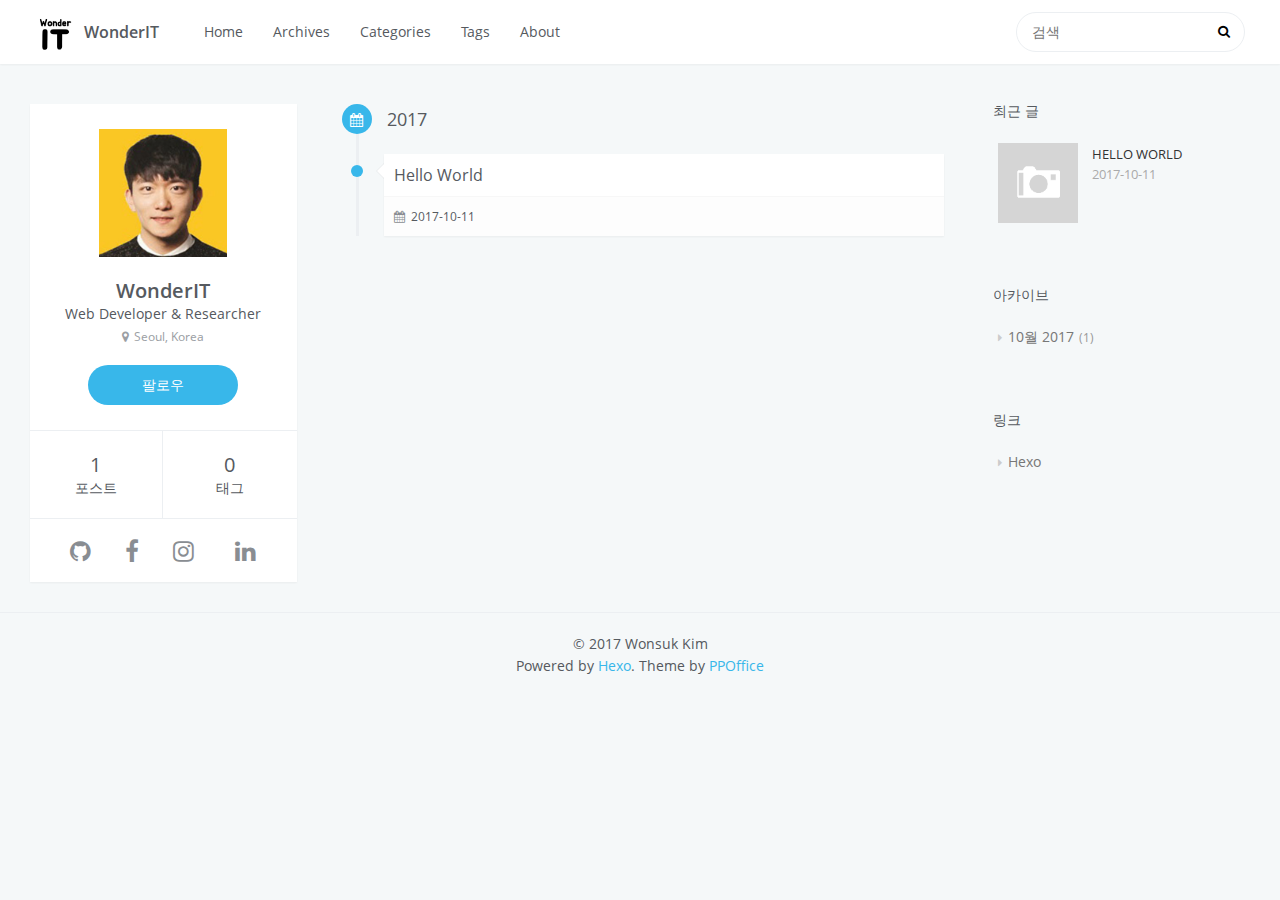
==== archives/index.html @ e3f537ae "Site updated: 2017-10-11 16:02:54" ====
<!DOCTYPE html>
<html lang=ko>
<head>
    <meta charset="utf-8">
    
    <title>아카이브 | WonderIT</title>
    <meta name="viewport" content="width=device-width, initial-scale=1, maximum-scale=1" />
    <meta property="og:type" content="website">
<meta property="og:title" content="WonderIT">
<meta property="og:url" content="http://wonderit.github.io/archives/index.html">
<meta property="og:site_name" content="WonderIT">
<meta property="og:locale" content="ko">
<meta name="twitter:card" content="summary">
<meta name="twitter:title" content="WonderIT">
    

    

    
        <link rel="icon" href="/css/images/favicon.ico" />
    

    <link rel="stylesheet" href="/libs/font-awesome/css/font-awesome.min.css">
    <link rel="stylesheet" href="/libs/open-sans/styles.css">
    <link rel="stylesheet" href="/libs/source-code-pro/styles.css">

    <link rel="stylesheet" href="/css/style.css">

    <script src="/libs/jquery/2.1.3/jquery.min.js"></script>
    
    
        <link rel="stylesheet" href="/libs/lightgallery/css/lightgallery.min.css">
    
    
        <link rel="stylesheet" href="/libs/justified-gallery/justifiedGallery.min.css">
    
    
    
    


</head>

<body>
    <div id="container">
        <header id="header">
    <div id="header-main" class="header-inner">
        <div class="outer">
            <a href="/" id="logo">
                <i class="logo"></i>
                <span class="site-title">WonderIT</span>
            </a>
            <nav id="main-nav">
                
                    <a class="main-nav-link" href="/.">Home</a>
                
                    <a class="main-nav-link" href="/archives">Archives</a>
                
                    <a class="main-nav-link" href="/categories">Categories</a>
                
                    <a class="main-nav-link" href="/tags">Tags</a>
                
                    <a class="main-nav-link" href="http://www.wonderit.co.kr/#about">About</a>
                
            </nav>
            
                
                <nav id="sub-nav">
                    <div class="profile" id="profile-nav">
                        <a id="profile-anchor" href="javascript:;">
                            <img class="avatar" src="/css/images/wonderit_circle.png" />
                            <i class="fa fa-caret-down"></i>
                        </a>
                    </div>
                </nav>
            
            <div id="search-form-wrap">

    <form class="search-form">
        <input type="text" class="ins-search-input search-form-input" placeholder="검색" />
        <button type="submit" class="search-form-submit"></button>
    </form>
    <div class="ins-search">
    <div class="ins-search-mask"></div>
    <div class="ins-search-container">
        <div class="ins-input-wrapper">
            <input type="text" class="ins-search-input" placeholder="Type something..." />
            <span class="ins-close ins-selectable"><i class="fa fa-times-circle"></i></span>
        </div>
        <div class="ins-section-wrapper">
            <div class="ins-section-container"></div>
        </div>
    </div>
</div>
<script>
(function (window) {
    var INSIGHT_CONFIG = {
        TRANSLATION: {
            POSTS: '포스트',
            PAGES: 'Pages',
            CATEGORIES: '카테고리',
            TAGS: '태그',
            UNTITLED: '(Untitled)',
        },
        ROOT_URL: '/',
        CONTENT_URL: '/content.json',
    };
    window.INSIGHT_CONFIG = INSIGHT_CONFIG;
})(window);
</script>
<script src="/js/insight.js"></script>

</div>
        </div>
    </div>
    <div id="main-nav-mobile" class="header-sub header-inner">
        <table class="menu outer">
            <tr>
                
                    <td><a class="main-nav-link" href="/.">Home</a></td>
                
                    <td><a class="main-nav-link" href="/archives">Archives</a></td>
                
                    <td><a class="main-nav-link" href="/categories">Categories</a></td>
                
                    <td><a class="main-nav-link" href="/tags">Tags</a></td>
                
                    <td><a class="main-nav-link" href="http://www.wonderit.co.kr/#about">About</a></td>
                
                <td>
                    
    <div class="search-form">
        <input type="text" class="ins-search-input search-form-input" placeholder="검색" />
    </div>

                </td>
            </tr>
        </table>
    </div>
</header>

        <div class="outer">
            
                

<aside id="profile">
    <div class="inner profile-inner">
        <div class="base-info profile-block">
            <img id="avatar" src="/css/images/wonderit_circle.png" />
            <h2 id="name">WonderIT</h2>
            <h3 id="title">Web Developer &amp; Researcher</h3>
            <span id="location"><i class="fa fa-map-marker"></i>Seoul, Korea</span>
            <a id="follow" target="_blank" href="https://github.com/wonderit/">팔로우</a>
        </div>
        <div class="article-info profile-block">
            <div class="article-info-block">
                1
                <span>포스트</span>
            </div>
            <div class="article-info-block">
                0
                <span>태그</span>
            </div>
        </div>
        
        <div class="profile-block social-links">
            <table>
                <tr>
                    
                    
                    <td>
                        <a href="http://github.com/wonderit/" target="_blank" title="github" class=tooltip>
                            <i class="fa fa-github"></i>
                        </a>
                    </td>
                    
                    <td>
                        <a href="https://www.facebook.com/won425" target="_blank" title="facebook" class=tooltip>
                            <i class="fa fa-facebook"></i>
                        </a>
                    </td>
                    
                    <td>
                        <a href="https://www.instagram.com/won425" target="_blank" title="instagram" class=tooltip>
                            <i class="fa fa-instagram"></i>
                        </a>
                    </td>
                    
                    <td>
                        <a href="https://www.linkedin.com/in/wonsuk-kim-019104b9" target="_blank" title="linkedin" class=tooltip>
                            <i class="fa fa-linkedin"></i>
                        </a>
                    </td>
                    
                </tr>
            </table>
        </div>
        
    </div>
</aside>

            
            <section id="main"><div class="timeline timeline-wrap">
    
            <div class="timeline-row timeline-row-major">
                <span class="node"><i class="fa fa-calendar"></i></span>
                <h1 class="title">2017</h1>
            </div>
        
        <div class="timeline-row">
            <span class="node"></span>
            <div class="content">
                
    
        <h1 itemprop="name">
            <a class="timeline-article-title" href="/2017/10/11/hello-world/">Hello World</a>
        </h1>
    

                <div class="article-meta">
                    
    <div class="article-date">
        <i class="fa fa-calendar"></i>
        <a href="/2017/10/11/hello-world/">
            <time datetime="2017-10-11T03:37:23.108Z" itemprop="datePublished">2017-10-11</time>
        </a>
    </div>


                    
                    
                </div>
            </div>
        </div>
    
</div>
</section>
            
                
<aside id="sidebar">
   
        
    <div class="widget-wrap">
        <h3 class="widget-title">최근 글</h3>
        <div class="widget">
            <ul id="recent-post" class="">
                
                    <li>
                        
                        <div class="item-thumbnail">
                            <a href="/2017/10/11/hello-world/" class="thumbnail">
    
    
        <span class="thumbnail-image thumbnail-none"></span>
    
</a>

                        </div>
                        
                        <div class="item-inner">
                            <p class="item-category"></p>
                            <p class="item-title"><a href="/2017/10/11/hello-world/" class="title">Hello World</a></p>
                            <p class="item-date"><time datetime="2017-10-11T03:37:23.108Z" itemprop="datePublished">2017-10-11</time></p>
                        </div>
                    </li>
                
            </ul>
        </div>
    </div>

    
        
    
        
    <div class="widget-wrap">
        <h3 class="widget-title">아카이브</h3>
        <div class="widget">
            <ul class="archive-list"><li class="archive-list-item"><a class="archive-list-link" href="/archives/2017/10/">10월 2017</a><span class="archive-list-count">1</span></li></ul>
        </div>
    </div>

    
        
    
        
    
        
    <div class="widget-wrap widget-list">
        <h3 class="widget-title">링크</h3>
        <div class="widget">
            <ul>
                
                    <li>
                        <a href="http://hexo.io">Hexo</a>
                    </li>
                
            </ul>
        </div>
    </div>


    
    <div id="toTop" class="fa fa-angle-up"></div>
</aside>

            
        </div>
        <footer id="footer">
    <div class="outer">
        <div id="footer-info" class="inner">
            &copy; 2017 Wonsuk Kim<br>
            Powered by <a href="http://hexo.io/" target="_blank">Hexo</a>. Theme by <a href="http://github.com/ppoffice">PPOffice</a>
        </div>
    </div>
</footer>
        
    
    <script>
    var disqus_config = function () {
        
        this.page.identifier = '';
    };
    (function() { 
        var d = document, s = d.createElement('script');  
        s.src = '//' + 'wonder-it' + '.disqus.com/count.js';
        s.setAttribute('data-timestamp', +new Date());
        (d.head || d.body).appendChild(s);
    })();
</script>




    
        <script src="/libs/lightgallery/js/lightgallery.min.js"></script>
        <script src="/libs/lightgallery/js/lg-thumbnail.min.js"></script>
        <script src="/libs/lightgallery/js/lg-pager.min.js"></script>
        <script src="/libs/lightgallery/js/lg-autoplay.min.js"></script>
        <script src="/libs/lightgallery/js/lg-fullscreen.min.js"></script>
        <script src="/libs/lightgallery/js/lg-zoom.min.js"></script>
        <script src="/libs/lightgallery/js/lg-hash.min.js"></script>
        <script src="/libs/lightgallery/js/lg-share.min.js"></script>
        <script src="/libs/lightgallery/js/lg-video.min.js"></script>
    
    
        <script src="/libs/justified-gallery/jquery.justifiedGallery.min.js"></script>
    
    



<!-- Custom Scripts -->
<script src="/js/main.js"></script>

    </div>
</body>
</html>
---- libs/open-sans/styles.css ----
/* cyrillic-ext */
@font-face {
    font-family: 'Open Sans';
    font-style: normal;
    font-weight: 400;
    src: local('Open Sans'), local('OpenSans'), url(fonts/K88pR3goAWT7BTt32Z01mxJtnKITppOI_IvcXXDNrsc.woff2) format('woff2');
    unicode-range: U+0460-052F, U+20B4, U+2DE0-2DFF, U+A640-A69F;
}
/* cyrillic */
@font-face {
    font-family: 'Open Sans';
    font-style: normal;
    font-weight: 400;
    src: local('Open Sans'), local('OpenSans'), url(fonts/RjgO7rYTmqiVp7vzi-Q5URJtnKITppOI_IvcXXDNrsc.woff2) format('woff2');
    unicode-range: U+0400-045F, U+0490-0491, U+04B0-04B1, U+2116;
}
/* greek-ext */
@font-face {
    font-family: 'Open Sans';
    font-style: normal;
    font-weight: 400;
    src: local('Open Sans'), local('OpenSans'), url(fonts/LWCjsQkB6EMdfHrEVqA1KRJtnKITppOI_IvcXXDNrsc.woff2) format('woff2');
    unicode-range: U+1F00-1FFF;
}
/* greek */
@font-face {
    font-family: 'Open Sans';
    font-style: normal;
    font-weight: 400;
    src: local('Open Sans'), local('OpenSans'), url(fonts/xozscpT2726on7jbcb_pAhJtnKITppOI_IvcXXDNrsc.woff2) format('woff2');
    unicode-range: U+0370-03FF;
}
/* vietnamese */
@font-face {
    font-family: 'Open Sans';
    font-style: normal;
    font-weight: 400;
    src: local('Open Sans'), local('OpenSans'), url(fonts/59ZRklaO5bWGqF5A9baEERJtnKITppOI_IvcXXDNrsc.woff2) format('woff2');
    unicode-range: U+0102-0103, U+1EA0-1EF1, U+20AB;
}
/* latin-ext */
@font-face {
    font-family: 'Open Sans';
    font-style: normal;
    font-weight: 400;
    src: local('Open Sans'), local('OpenSans'), url(fonts/u-WUoqrET9fUeobQW7jkRRJtnKITppOI_IvcXXDNrsc.woff2) format('woff2');
    unicode-range: U+0100-024F, U+1E00-1EFF, U+20A0-20AB, U+20AD-20CF, U+2C60-2C7F, U+A720-A7FF;
}
/* latin */
@font-face {
    font-family: 'Open Sans';
    font-style: normal;
    font-weight: 400;
    src: local('Open Sans'), local('OpenSans'), url(fonts/cJZKeOuBrn4kERxqtaUH3VtXRa8TVwTICgirnJhmVJw.woff2) format('woff2');
    unicode-range: U+0000-00FF, U+0131, U+0152-0153, U+02C6, U+02DA, U+02DC, U+2000-206F, U+2074, U+20AC, U+2212, U+2215, U+E0FF, U+EFFD, U+F000;
}
/* cyrillic-ext */
@font-face {
    font-family: 'Open Sans';
    font-style: normal;
    font-weight: 600;
    src: local('Open Sans Semibold'), local('OpenSans-Semibold'), url(fonts/MTP_ySUJH_bn48VBG8sNSq-j2U0lmluP9RWlSytm3ho.woff2) format('woff2');
    unicode-range: U+0460-052F, U+20B4, U+2DE0-2DFF, U+A640-A69F;
}
/* cyrillic */
@font-face {
    font-family: 'Open Sans';
    font-style: normal;
    font-weight: 600;
    src: local('Open Sans Semibold'), local('OpenSans-Semibold'), url(fonts/MTP_ySUJH_bn48VBG8sNSpX5f-9o1vgP2EXwfjgl7AY.woff2) format('woff2');
    unicode-range: U+0400-045F, U+0490-0491, U+04B0-04B1, U+2116;
}
/* greek-ext */
@font-face {
    font-family: 'Open Sans';
    font-style: normal;
    font-weight: 600;
    src: local('Open Sans Semibold'), local('OpenSans-Semibold'), url(fonts/MTP_ySUJH_bn48VBG8sNShWV49_lSm1NYrwo-zkhivY.woff2) format('woff2');
    unicode-range: U+1F00-1FFF;
}
/* greek */
@font-face {
    font-family: 'Open Sans';
    font-style: normal;
    font-weight: 600;
    src: local('Open Sans Semibold'), local('OpenSans-Semibold'), url(fonts/MTP_ySUJH_bn48VBG8sNSqaRobkAwv3vxw3jMhVENGA.woff2) format('woff2');
    unicode-range: U+0370-03FF;
}
/* vietnamese */
@font-face {
    font-family: 'Open Sans';
    font-style: normal;
    font-weight: 600;
    src: local('Open Sans Semibold'), local('OpenSans-Semibold'), url(fonts/MTP_ySUJH_bn48VBG8sNSv8zf_FOSsgRmwsS7Aa9k2w.woff2) format('woff2');
    unicode-range: U+0102-0103, U+1EA0-1EF1, U+20AB;
}
/* latin-ext */
@font-face {
    font-family: 'Open Sans';
    font-style: normal;
    font-weight: 600;
    src: local('Open Sans Semibold'), local('OpenSans-Semibold'), url(fonts/MTP_ySUJH_bn48VBG8sNSj0LW-43aMEzIO6XUTLjad8.woff2) format('woff2');
    unicode-range: U+0100-024F, U+1E00-1EFF, U+20A0-20AB, U+20AD-20CF, U+2C60-2C7F, U+A720-A7FF;
}
/* latin */
@font-face {
    font-family: 'Open Sans';
    font-style: normal;
    font-weight: 600;
    src: local('Open Sans Semibold'), local('OpenSans-Semibold'), url(fonts/MTP_ySUJH_bn48VBG8sNSugdm0LZdjqr5-oayXSOefg.woff2) format('woff2');
    unicode-range: U+0000-00FF, U+0131, U+0152-0153, U+02C6, U+02DA, U+02DC, U+2000-206F, U+2074, U+20AC, U+2212, U+2215, U+E0FF, U+EFFD, U+F000;
}
/* cyrillic-ext */
@font-face {
    font-family: 'Open Sans';
    font-style: italic;
    font-weight: 400;
    src: local('Open Sans Italic'), local('OpenSans-Italic'), url(fonts/xjAJXh38I15wypJXxuGMBjTOQ_MqJVwkKsUn0wKzc2I.woff2) format('woff2');
    unicode-range: U+0460-052F, U+20B4, U+2DE0-2DFF, U+A640-A69F;
}
/* cyrillic */
@font-face {
    font-family: 'Open Sans';
    font-style: italic;
    font-weight: 400;
    src: local('Open Sans Italic'), local('OpenSans-Italic'), url(fonts/xjAJXh38I15wypJXxuGMBjUj_cnvWIuuBMVgbX098Mw.woff2) format('woff2');
    unicode-range: U+0400-045F, U+0490-0491, U+04B0-04B1, U+2116;
}
/* greek-ext */
@font-face {
    font-family: 'Open Sans';
    font-style: italic;
    font-weight: 400;
    src: local('Open Sans Italic'), local('OpenSans-Italic'), url(fonts/xjAJXh38I15wypJXxuGMBkbcKLIaa1LC45dFaAfauRA.woff2) format('woff2');
    unicode-range: U+1F00-1FFF;
}
/* greek */
@font-face {
    font-family: 'Open Sans';
    font-style: italic;
    font-weight: 400;
    src: local('Open Sans Italic'), local('OpenSans-Italic'), url(fonts/xjAJXh38I15wypJXxuGMBmo_sUJ8uO4YLWRInS22T3Y.woff2) format('woff2');
    unicode-range: U+0370-03FF;
}
/* vietnamese */
@font-face {
    font-family: 'Open Sans';
    font-style: italic;
    font-weight: 400;
    src: local('Open Sans Italic'), local('OpenSans-Italic'), url(fonts/xjAJXh38I15wypJXxuGMBr6up8jxqWt8HVA3mDhkV_0.woff2) format('woff2');
    unicode-range: U+0102-0103, U+1EA0-1EF1, U+20AB;
}
/* latin-ext */
@font-face {
    font-family: 'Open Sans';
    font-style: italic;
    font-weight: 400;
    src: local('Open Sans Italic'), local('OpenSans-Italic'), url(fonts/xjAJXh38I15wypJXxuGMBiYE0-AqJ3nfInTTiDXDjU4.woff2) format('woff2');
    unicode-range: U+0100-024F, U+1E00-1EFF, U+20A0-20AB, U+20AD-20CF, U+2C60-2C7F, U+A720-A7FF;
}
/* latin */
@font-face {
    font-family: 'Open Sans';
    font-style: italic;
    font-weight: 400;
    src: local('Open Sans Italic'), local('OpenSans-Italic'), url(fonts/xjAJXh38I15wypJXxuGMBo4P5ICox8Kq3LLUNMylGO4.woff2) format('woff2');
    unicode-range: U+0000-00FF, U+0131, U+0152-0153, U+02C6, U+02DA, U+02DC, U+2000-206F, U+2074, U+20AC, U+2212, U+2215, U+E0FF, U+EFFD, U+F000;
}
---- libs/source-code-pro/styles.css ----
/* latin-ext */
@font-face {
  font-family: 'Source Code Pro';
  font-style: normal;
  font-weight: 400;
  src: local('Source Code Pro'), local('SourceCodePro-Regular'), url(fonts/mrl8jkM18OlOQN8JLgasDy2Q8seG17bfDXYR_jUsrzg.woff2) format('woff2');
  unicode-range: U+0100-024F, U+1E00-1EFF, U+20A0-20AB, U+20AD-20CF, U+2C60-2C7F, U+A720-A7FF;
}
/* latin */
@font-face {
  font-family: 'Source Code Pro';
  font-style: normal;
  font-weight: 400;
  src: local('Source Code Pro'), local('SourceCodePro-Regular'), url(fonts/mrl8jkM18OlOQN8JLgasD9V_2ngZ8dMf8fLgjYEouxg.woff2) format('woff2');
  unicode-range: U+0000-00FF, U+0131, U+0152-0153, U+02C6, U+02DA, U+02DC, U+2000-206F, U+2074, U+20AC, U+2212, U+2215, U+E0FF, U+EFFD, U+F000;
}
---- css/style.css ----
body {
  width: 100%;
}
body:before,
body:after {
  content: "";
  display: table;
}
body:after {
  clear: both;
}
html,
body,
div,
span,
applet,
object,
iframe,
h1,
h2,
h3,
h4,
h5,
h6,
p,
blockquote,
pre,
a,
abbr,
acronym,
address,
big,
cite,
code,
del,
dfn,
em,
img,
ins,
kbd,
q,
s,
samp,
small,
strike,
strong,
sub,
sup,
tt,
var,
dl,
dt,
dd,
ol,
ul,
li,
fieldset,
form,
label,
legend,
table,
caption,
tbody,
tfoot,
thead,
tr,
th,
td {
  margin: 0;
  padding: 0;
  border: 0;
  outline: 0;
  font-weight: inherit;
  font-style: inherit;
  font-family: inherit;
  font-size: 100%;
  vertical-align: baseline;
}
body {
  line-height: 1;
  color: #000;
  background: #fff;
}
ol,
ul {
  list-style: none;
}
table {
  border-collapse: separate;
  border-spacing: 0;
  vertical-align: middle;
}
caption,
th,
td {
  text-align: left;
  font-weight: normal;
  vertical-align: middle;
}
a img {
  border: none;
}
input,
button {
  margin: 0;
  padding: 0;
}
input::-moz-focus-inner,
button::-moz-focus-inner {
  border: 0;
  padding: 0;
}
html,
body,
#container {
  height: 100%;
}
body {
  color: #565a5f;
  background: #f5f8f9;
  font: 14px "open sans", "Helvetica Neue", "Microsoft Yahei", Helvetica, Arial, sans-serif;
  -webkit-text-size-adjust: 100%;
}
a {
  color: #38b7ea;
  text-decoration: none;
}
a:visited {
  color: #38b7ea;
}
code {
  margin: 0 2px;
  color: #e96900;
  padding: 3px 5px;
  font-size: 0.9em;
  border-radius: 2px;
  font-family: "Source Code Pro", Consolas, Monaco, Menlo, Consolas, monospace;
  background-color: #f8f8f8;
}
.outer {
  max-width: 1320px;
  margin: 0 auto;
  padding: 0 20px;
}
.outer:before,
.outer:after {
  content: "";
  display: table;
}
.outer:after {
  clear: both;
}
@media screen and (max-width: 559px) {
  .outer {
    padding: 0;
  }
}
.left,
.alignleft {
  float: left;
}
.right,
.alignright {
  float: right;
}
.clear {
  clear: both;
}
.logo {
  width: 40px;
  height: 40px;
  background-repeat: no-repeat;
  background-image: url("images/wonderit.png");
  -webkit-background-size: 40px 40px;
  -moz-background-size: 40px 40px;
  background-size: 40px 40px;
}
#container {
  position: relative;
}
#container > .outer {
  margin-bottom: 30px;
}
@media screen and (min-width: 1200px) {
  #main {
    display: inline;
    float: left;
    width: 52.307692307692314%;
    margin: 0 0.769230769230769%;
  }
}
@media screen and (min-width: 800px) and (max-width: 1199px) {
  #main {
    display: inline;
    float: left;
    width: 67.6923076923077%;
    margin: 0 0.769230769230769%;
  }
}
@media screen and (min-width: 560px) and (max-width: 799px) {
  #main {
    width: 100%;
  }
}
@media screen and (max-width: 559px) {
  #main {
    width: 100%;
  }
}
.archive-article-header a,
.layout-wrap-inner.tag-cloud a,
.timeline-row .content h1 a,
.archive-article-header a:visited,
.layout-wrap-inner.tag-cloud a:visited,
.timeline-row .content h1 a:visited {
  color: #565a5f;
  -webkit-transition: 0.2s ease;
  -moz-transition: 0.2s ease;
  -ms-transition: 0.2s ease;
  transition: 0.2s ease;
}
.archive-article-header a:hover,
.layout-wrap-inner.tag-cloud a:hover,
.timeline-row .content h1 a:hover,
.archive-article-header a:visited:hover,
.layout-wrap-inner.tag-cloud a:visited:hover,
.timeline-row .content h1 a:visited:hover {
  color: #38b7ea;
}
.article-meta,
.archive-year,
.widget-title {
  line-height: 1em;
  text-decoration: none;
  text-transform: uppercase;
}
#header,
#profile .inner,
.article-inner,
#comments,
.archive-article,
.timeline-row .content,
#toTop {
  background: #fff;
  -webkit-box-shadow: 0 1px 2px rgba(0,0,0,0.05);
  box-shadow: 0 1px 2px rgba(0,0,0,0.05);
}
.article-entry h1,
.widget h1 {
  font-size: 2em;
}
.article-entry h2,
.widget h2 {
  font-size: 1.5em;
}
.article-entry h3,
.widget h3 {
  font-size: 1.3em;
}
.article-entry h4,
.widget h4 {
  font-size: 1.2em;
}
.article-entry h5,
.widget h5 {
  font-size: 1em;
}
.article-entry h6,
.widget h6 {
  font-size: 1em;
  color: #999;
}
.article-entry hr,
.widget hr {
  border: 1px dashed #eceff2;
}
.article-entry strong,
.widget strong {
  font-weight: bold;
}
.article-entry em,
.widget em,
.article-entry cite,
.widget cite {
  font-style: italic;
}
.article-entry sup,
.widget sup,
.article-entry sub,
.widget sub {
  font-size: 0.75em;
  line-height: 0;
  position: relative;
  vertical-align: baseline;
}
.article-entry sup,
.widget sup {
  top: -0.5em;
}
.article-entry sub,
.widget sub {
  bottom: -0.2em;
}
.article-entry small,
.widget small {
  font-size: 0.85em;
}
.article-entry acronym,
.widget acronym,
.article-entry abbr,
.widget abbr {
  border-bottom: 1px dotted;
}
.article-entry ul,
.widget ul,
.article-entry ol,
.widget ol,
.article-entry dl,
.widget dl {
  margin: 0 20px;
  line-height: 1.6em;
}
.article-entry ul ul,
.widget ul ul,
.article-entry ol ul,
.widget ol ul,
.article-entry ul ol,
.widget ul ol,
.article-entry ol ol,
.widget ol ol {
  margin-top: 0;
  margin-bottom: 0;
}
.article-entry ul,
.widget ul {
  list-style: disc;
}
.article-entry ol,
.widget ol {
  list-style: decimal;
}
.article-entry dt,
.widget dt {
  font-weight: bold;
}
#header {
  background: #fff;
  position: relative;
}
#header a,
#header a:visited {
  white-space: nowrap;
  -webkit-transition: 0.2s ease;
  -moz-transition: 0.2s ease;
  -ms-transition: 0.2s ease;
  transition: 0.2s ease;
  color: #565a5f;
}
#header a:hover {
  color: #38b7ea;
}
.header-inner #logo,
#main-nav,
#sub-nav,
#search-form-wrap {
  height: 40px;
  line-height: 40px;
  padding: 12px 15px;
}
.header-inner #logo,
#main-nav {
  float: left;
}
#sub-nav,
#search-form-wrap {
  float: right;
}
.header-inner {
  height: 100%;
  position: relative;
}
.header-inner #logo {
  display: inline-block;
}
.header-inner #logo .logo {
  margin-right: 5px;
  display: inline-block;
}
.header-inner #logo .site-title {
  font-size: 16px;
  display: inline-block;
  vertical-align: top;
  font-weight: 600;
}
#header-title {
  text-align: center;
  height: 40px;
  position: absolute;
  top: 50%;
  left: 0;
  margin-top: -20px;
}
.header-sub {
  border-top: 1px solid #eceff2;
}
.header-sub ul {
  margin: 0 15px;
}
.header-sub ul:before,
.header-sub ul:after {
  content: "";
  display: table;
}
.header-sub ul:after {
  clear: both;
}
.header-sub ul li {
  float: left;
  margin: 0 10px;
}
.header-sub ul li a {
  display: inline-block;
  line-height: 48px;
}
.header-sub .main-nav-link {
  display: inline-block;
  line-height: 48px;
}
@media screen and (min-width: 560px) and (max-width: 799px) {
  #header-sub {
    display: none;
  }
}
@media screen and (max-width: 559px) {
  #header-sub {
    display: none;
  }
}
@media screen and (min-width: 560px) and (max-width: 799px) {
  #main-nav {
    display: none;
  }
}
@media screen and (max-width: 559px) {
  #main-nav {
    display: none;
  }
}
@media screen and (min-width: 800px) and (max-width: 1199px) {
  #main-nav-mobile {
    display: none;
  }
}
@media screen and (min-width: 1200px) {
  #main-nav-mobile {
    display: none;
  }
}
.nav-icon,
.main-nav-link {
  float: left;
  display: block;
  padding: 0 15px;
}
.nav-icon {
  text-align: center;
  font-size: 14px;
  width: 14px;
  height: 14px;
  position: relative;
  cursor: pointer;
  height: 40px !important;
  line-height: 40px !important;
}
.main-nav-link {
  font-weight: 300;
}
@media screen and (min-width: 1200px) {
  #sub-nav {
    display: none;
  }
}
#sub-nav #profile-nav #profile-anchor {
  display: block;
  height: 40px;
  line-height: 40px;
}
#sub-nav #profile-nav #profile-anchor:before,
#sub-nav #profile-nav #profile-anchor:after {
  content: "";
  display: table;
}
#sub-nav #profile-nav #profile-anchor:after {
  clear: both;
}
#sub-nav #profile-nav .avatar,
#sub-nav #profile-nav .fa {
  float: left;
}
#sub-nav #profile-nav .avatar {
  width: 40px;
  height: 40px;
  margin-right: 8px;
}
#sub-nav #profile-nav .fa {
  line-height: 40px;
}
@media screen and (max-width: 559px) {
  #search-form-wrap {
    display: none;
  }
}
#search-form-wrap .search-form {
  position: relative;
}
#search-form-wrap .search-form .search-form-input {
  width: 100%;
  padding: 0 30px 0 15px;
  line-height: 40px;
  height: 40px !important;
  border-radius: 21px;
}
#search-form-wrap .search-form .search-form-input::-webkit-search-results-decoration,
#search-form-wrap .search-form .search-form-input::-webkit-search-cancel-button {
  -webkit-appearance: none;
}
#search-form-wrap .search-form .search-form-submit {
  top: 50%;
  right: 15px;
  border: none;
  cursor: pointer;
  margin-top: -7px;
  background: none;
  position: absolute;
  font: 13px font-icon;
  font-family: 'FontAwesome';
}
#search-form-wrap .search-form .search-form-submit:before {
  content: '\f002';
}
#search-form-wrap .search-form .search-form-submit:hover,
#search-form-wrap .search-form .search-form-submit:focus {
  color: #777;
}
.search-form-input,
.search-form-input.ins-search-input,
.search-form-input.st-ui-search-input,
.search-form-input.st-default-search-input {
  -webkit-appearance: textarea;
  -webkit-appearance: textarea;
  -moz-appearance: textarea;
  appearance: textarea;
  padding: 0;
  width: 200px;
  -webkit-box-shadow: none;
  box-shadow: none;
  color: #565a5f;
  -webkit-transition: 0.2s ease;
  -moz-transition: 0.2s ease;
  -ms-transition: 0.2s ease;
  transition: 0.2s ease;
  -webkit-box-sizing: border-box;
  -moz-box-sizing: border-box;
  box-sizing: border-box;
  height: auto !important;
  line-height: 1.6em;
  outline: none !important;
  background: none !important;
  font: 14px "open sans", "Helvetica Neue", "Microsoft Yahei", Helvetica, Arial, sans-serif;
  border: 1px solid #eceff2 !important;
}
.search-form-input:focus,
.search-form-input.ins-search-input:focus,
.search-form-input.st-ui-search-input:focus,
.search-form-input.st-default-search-input:focus {
  border-color: #38b7ea !important;
}
.search-form-input::-webkit-search-results-decoration,
.search-form-input.ins-search-input::-webkit-search-results-decoration,
.search-form-input.st-ui-search-input::-webkit-search-results-decoration,
.search-form-input.st-default-search-input::-webkit-search-results-decoration,
.search-form-input::-webkit-search-cancel-button,
.search-form-input.ins-search-input::-webkit-search-cancel-button,
.search-form-input.st-ui-search-input::-webkit-search-cancel-button,
.search-form-input.st-default-search-input::-webkit-search-cancel-button {
  -webkit-appearance: none;
}
#main-nav-mobile {
  overflow-y: hidden;
  overflow-x: auto;
}
#main-nav-mobile .menu {
  margin: 0;
  height: 48px;
}
#main-nav-mobile .menu:before,
#main-nav-mobile .menu:after {
  content: "";
  display: table;
}
#main-nav-mobile .menu:after {
  clear: both;
}
#main-nav-mobile .menu .search-form-input {
  display: none;
  padding: 0 10px;
  margin-right: 15px;
  height: 32px;
  line-height: 32px;
  border-radius: 16px;
}
@media screen and (max-width: 559px) {
  #main-nav-mobile .menu .search-form-input {
    display: block;
  }
}
#main-nav-mobile .menu .search-form-input::-webkit-search-results-decoration,
#main-nav-mobile .menu .search-form-input::-webkit-search-cancel-button {
  -webkit-appearance: none;
}
.bio {
  text-align: center;
}
#profile .inner .bio h2 {
  font-size: 1.3em;
  font-weight: bold;
  margin-top: 15px;
}
#profile .inner .bio p {
  margin: 5px 20px 10px 20px;
  text-align: justify;
  max-width: 300px;
  line-height: 1.5em;
}
.profile-block {
  padding: 15px 20px;
  border-bottom: 1px solid #eceff2;
}
.profile-block:last-child {
  border-bottom: none;
}
#profile {
  display: inline;
  float: left;
  width: 21.53846153846154%;
  margin: 0 0.769230769230769%;
  display: none;
}
@media screen and (min-width: 1200px) {
  #profile {
    display: block;
  }
}
#profile .inner {
  margin-top: 40px;
  background: #fff;
}
#profile .inner .base-info #avatar {
  display: block;
  margin: 10px auto 20px;
  width: 128px;
  height: 128px;
}
#profile .inner .base-info #name,
#profile .inner .base-info #title,
#profile .inner .base-info #location {
  display: block;
  text-align: center;
}
#profile .inner .base-info #name {
  font-size: 20px;
  font-weight: 600;
}
#profile .inner .base-info #location {
  font-size: 12px;
  margin-top: 5px;
  color: #9a9ea3;
}
#profile .inner .base-info #location .fa {
  margin-right: 5px;
}
#profile .inner .base-info #follow {
  color: #fff;
  width: 150px;
  height: 40px;
  display: block;
  font-size: 14px;
  line-height: 40px;
  text-align: center;
  margin: 20px auto 10px;
  background: #38b7ea;
  border-radius: 20px;
  -webkit-transition: 0.2s ease;
  -moz-transition: 0.2s ease;
  -ms-transition: 0.2s ease;
  transition: 0.2s ease;
}
#profile .inner .base-info #follow:hover {
  background: #49c8fb;
}
#profile .inner .article-info {
  padding: 0px;
}
#profile .inner .article-info:before,
#profile .inner .article-info:after {
  content: "";
  display: table;
}
#profile .inner .article-info:after {
  clear: both;
}
#profile .inner .article-info .article-info-block {
  width: 50%;
  float: left;
  padding: 20px 15px;
  text-align: center;
  -webkit-box-sizing: border-box;
  -moz-box-sizing: border-box;
  box-sizing: border-box;
  font-size: 20px;
}
#profile .inner .article-info .article-info-block span {
  display: block;
  font-size: 14px;
  text-transform: uppercase;
}
#profile .inner .article-info .article-info-block:first-child {
  border-right: 1px solid #eceff2;
}
#profile .inner .social-links > table {
  width: 100%;
}
#profile .inner .social-links > table td {
  text-align: center;
  font-size: 24px;
}
#profile .inner .social-links > table td a {
  position: relative;
  -webkit-transition: 0.2s ease;
  -moz-transition: 0.2s ease;
  -ms-transition: 0.2s ease;
  transition: 0.2s ease;
  color: #898d92;
}
#profile .inner .social-links > table td a:hover {
  color: #565a5f;
}
#profile .inner .social-links > table td a.tooltip:hover:after {
  right: -50%;
  top: -41px;
  color: #fff;
  background: #333;
  font-size: 14px;
  content: attr(title);
  display: block;
  padding: 5px 15px;
  position: absolute;
  white-space: nowrap;
  border-radius: 2px;
  text-transform: uppercase;
  -webkit-box-shadow: 0 0 2px rgba(0,0,0,0.2);
  box-shadow: 0 0 2px rgba(0,0,0,0.2);
  z-index: 1;
}
#profile .inner .social-links > table td a.tooltip:hover:before {
  top: -12px;
  right: 8px;
  border: solid;
  border-color: #333 transparent;
  border-width: 5px 5px 0 5px;
  content: "";
  display: block;
  position: absolute;
  z-index: 2;
}
#profile.card {
  top: 50px;
  right: 20px;
  z-index: 999;
  display: block;
  min-width: 280px;
  position: absolute;
}
#profile.card .profile-inner {
  position: relative;
  -webkit-box-shadow: 0 2px 5px rgba(0,0,0,0.2);
  box-shadow: 0 2px 5px rgba(0,0,0,0.2);
}
#profile.card .profile-inner:before,
#profile.card .profile-inner:after {
  z-index: 1;
  content: '';
  top: -20px;
  right: 10px;
  position: absolute;
  border-width: 10px;
  border-style: solid;
  border-color: transparent transparent #fff transparent;
}
#profile.card .profile-inner:after {
  z-index: 0;
  border-color: transparent transparent #dbdee1 transparent;
}
.article {
  margin: 40px 0;
}
.article-inner {
  overflow: hidden;
}
.article-banner {
  width: 100%;
  height: auto;
}
.article-header {
  padding: 20px 20px 0;
}
.article-header .article-title {
  display: block;
  margin-bottom: 14px;
}
.article-title {
  font-size: 2em;
  color: #565a5f;
  text-decoration: none;
  line-height: 1.3em;
}
a.article-title:visited {
  color: #565a5f;
}
a.article-title:hover {
  color: #38b7ea;
}
@media screen and (max-width: 559px) {
  .article-title {
    font-size: 1.6em;
  }
}
@media screen and (min-width: 560px) and (max-width: 799px) {
  .article-title {
    font-size: 1.6em;
  }
}
.article-meta {
  line-height: 1.6em;
}
.article-meta:before,
.article-meta:after {
  content: "";
  display: table;
}
.article-meta:after {
  clear: both;
}
.article-meta > div {
  float: left;
  margin-right: 10px;
}
.article-meta > div .fa {
  margin-right: 3px;
}
.article-meta a {
  color: #565a5f;
}
.article-meta a:hover {
  color: #38b7ea;
}
.article-category .fa-angle-right {
  margin: 0 5px;
}
.article-tag .tag-link:before {
  content: "#";
}
.article-entry {
  color: #565a5f;
  padding: 0 20px;
  line-height: 1.6em;
}
.article-entry:before,
.article-entry:after {
  content: "";
  display: table;
}
.article-entry:after {
  clear: both;
}
.article-entry p {
  text-align: justify;
}
.article-entry p,
.article-entry table {
  line-height: 1.6em;
  margin: 1.6em 0;
}
.article-entry h1,
.article-entry h2,
.article-entry h3,
.article-entry h4,
.article-entry h5,
.article-entry h6 {
  font-weight: bold;
}
.article-entry h1,
.article-entry h2,
.article-entry h3,
.article-entry h4,
.article-entry h5,
.article-entry h6 {
  line-height: 1.3em;
  margin: 1.3em 0;
}
.article-entry a {
  color: #38b7ea;
  text-decoration: none;
}
.article-entry a:hover {
  text-decoration: underline;
}
.article-entry ul,
.article-entry ol,
.article-entry dl {
  margin-top: 1.6em;
  margin-bottom: 1.6em;
}
.article-entry img,
.article-entry video {
  max-width: 100%;
  height: auto;
  display: block;
  margin: auto;
}
.article-entry iframe {
  border: none;
}
.article-entry table {
  width: 100%;
  border-collapse: collapse;
  border-spacing: 0;
}
.article-entry th {
  font-weight: bold;
  border-bottom: 3px solid #eceff2;
  padding-bottom: 0.5em;
}
.article-entry td {
  border-bottom: 1px solid #eceff2;
  padding: 10px 0;
}
.article-entry blockquote {
  position: static;
  font-family: Georgia, "Times New Roman", "Microsoft Yahei", serif;
  font-size: 1.1em;
  margin: 0 -20px;
  padding: 10px 20px 10px 54px;
  background: #fcfcfc;
  border-left: 4px solid #eee;
}
.article-entry blockquote:before {
  top: 20px;
  left: 10px;
  content: "\f10d";
  color: #e2e2e2;
  font-size: 32px;
  font-family: FontAwesome;
  text-align: center;
  position: static;
}
.article-entry blockquote footer {
  font-size: 14px;
  margin: 1.6em 0;
  font-family: "open sans", "Helvetica Neue", "Microsoft Yahei", Helvetica, Arial, sans-serif;
}
.article-entry blockquote footer cite:before {
  content: "—";
  padding: 0 0.5em;
}
.article-entry .pullquote {
  text-align: left;
  width: 45%;
  margin: 0;
}
.article-entry .pullquote.left {
  margin-left: 0.5em;
  margin-right: 1em;
}
.article-entry .pullquote.right {
  margin-right: 0.5em;
  margin-left: 1em;
}
.article-entry .caption {
  color: #999;
  display: block;
  font-size: 0.9em;
  margin-top: 0.5em;
  position: relative;
  text-align: center;
}
.article-entry .video-container {
  position: relative;
  padding-top: 56.25%;
  height: 0;
  overflow: hidden;
}
.article-entry .video-container iframe,
.article-entry .video-container object,
.article-entry .video-container embed {
  position: absolute;
  top: 0;
  left: 0;
  width: 100%;
  height: 100%;
  margin-top: 0;
}
.article-more-link a {
  display: inline-block;
  line-height: 1em;
  padding: 6px 15px;
  border-radius: 15px;
  background: #f5f8f9;
  color: #999;
  text-shadow: 0 1px #fff;
  text-decoration: none;
}
.article-more-link a:hover {
  background: #38b7ea;
  color: #fff;
  text-decoration: none;
  text-shadow: 0 1px #169cd2;
}
.article-footer {
  font-size: 0.85em;
  line-height: 1.6em;
  border-top: 1px solid #eceff2;
  padding-top: 1.6em;
  margin: 0 20px 20px;
}
.article-footer:before,
.article-footer:after {
  content: "";
  display: table;
}
.article-footer:after {
  clear: both;
}
.article-footer a {
  color: #999;
  text-decoration: none;
}
.article-footer a:hover {
  color: #565a5f;
}
.article-comment-link {
  float: right;
}
.article-comment-link:before {
  content: "\f075";
  font-family: FontAwesome;
  padding-right: 5px;
}
.share-container {
  float: left;
}
.article-share-link {
  float: right;
  cursor: pointer;
  margin-left: 20px;
}
.article-share-link .fa-share {
  margin-right: 5px;
}
#article-nav {
  position: relative;
}
#article-nav:before,
#article-nav:after {
  content: "";
  display: table;
}
#article-nav:after {
  clear: both;
}
@media screen and (min-width: 1200px) {
  #article-nav {
    margin: 40px 0;
  }
  #article-nav:before {
    width: 8px;
    height: 8px;
    position: absolute;
    top: 50%;
    left: 50%;
    margin-top: -4px;
    margin-left: -4px;
    content: "";
    border-radius: 50%;
    background: #787c81;
  }
}
.article-nav-link-wrap {
  text-decoration: none;
  color: #999;
  -webkit-box-sizing: border-box;
  -moz-box-sizing: border-box;
  box-sizing: border-box;
  margin-top: 40px;
  text-align: center;
  display: block;
}
.article-nav-link-wrap:hover {
  color: #565a5f;
}
@media screen and (min-width: 1200px) {
  .article-nav-link-wrap {
    width: 50%;
    margin-top: 0;
  }
}
@media screen and (min-width: 1200px) {
  #article-nav-newer {
    float: left;
    text-align: right;
    padding-right: 20px;
  }
}
@media screen and (min-width: 1200px) {
  #article-nav-older {
    float: right;
    text-align: left;
    padding-left: 20px;
  }
}
.article-nav-caption {
  letter-spacing: 2px;
  line-height: 1em;
  font-weight: bold;
  color: #565a5f;
  text-transform: uppercase;
}
#article-nav-newer .article-nav-caption {
  margin-right: -2px;
}
.article-nav-title {
  font-size: 0.85em;
  margin-top: 0.5em;
  color: #565a5f;
  line-height: 1.6em;
}
.article-share-box {
  position: absolute;
  display: none;
  background: #fff;
  -webkit-box-shadow: 0px 2px 2px rgba(0,0,0,0.1);
  box-shadow: 0px 2px 2px rgba(0,0,0,0.1);
  border-radius: 3px;
  margin-left: -145px;
  overflow: hidden;
  z-index: 1;
}
.article-share-box.on {
  display: block;
}
.article-share-input {
  width: 100%;
  background: none;
  -webkit-box-sizing: border-box;
  -moz-box-sizing: border-box;
  box-sizing: border-box;
  font: 14px "open sans", "Helvetica Neue", "Microsoft Yahei", Helvetica, Arial, sans-serif;
  padding: 0 10px;
  color: #565a5f;
  outline: none;
  border: 1px solid #eceff2;
  border-radius: 3px 3px 0 0;
  height: 36px;
  line-height: 36px;
}
.article-share-links {
  background: #f5f8f9;
}
.article-share-links:before,
.article-share-links:after {
  content: "";
  display: table;
}
.article-share-links:after {
  clear: both;
}
.article-share-twitter,
.article-share-facebook,
.article-share-pinterest,
.article-share-google {
  width: 50px;
  height: 36px;
  display: block;
  float: left;
  position: relative;
  color: #999;
  text-shadow: 0 1px #fff;
}
.article-share-twitter:before,
.article-share-facebook:before,
.article-share-pinterest:before,
.article-share-google:before {
  font-size: 20px;
  width: 20px;
  height: 20px;
  position: absolute;
  top: 50%;
  left: 50%;
  margin-top: -10px;
  margin-left: -10px;
  text-align: center;
}
.article-share-twitter:hover,
.article-share-facebook:hover,
.article-share-pinterest:hover,
.article-share-google:hover {
  color: #fff;
}
.article-share-twitter:hover {
  background: #00aced;
  text-shadow: 0 1px #008abe;
}
.article-share-facebook:hover {
  background: #3b5998;
  text-shadow: 0 1px #2f477a;
}
.article-share-pinterest:hover {
  background: #cb2027;
  text-shadow: 0 1px #a21a1f;
}
.article-share-google:hover {
  background: #dd4b39;
  text-shadow: 0 1px #be3221;
}
.article-gallery {
  overflow: hidden;
  background: #000;
  position: relative;
  text-align: center;
  margin: 1.6em 0;
}
.article-gallery .gallery-item {
  display: none;
  max-width: 100%;
}
.article-gallery .gallery-item:before,
.article-gallery .gallery-item:after {
  top: 50%;
  width: 40px;
  height: 36px;
  font-size: 36px;
  line-height: 36px;
  margin-top: -18px;
  position: absolute;
  font-family: FontAwesome;
  color: rgba(255,255,255,0.5);
}
.article-gallery .gallery-item:hover:before,
.article-gallery .gallery-item:hover:after {
  color: rgba(255,255,255,0.8);
}
.article-gallery .gallery-item:before {
  left: 0;
  content: "\f104";
}
.article-gallery .gallery-item:after {
  right: 0;
  content: "\f105";
}
.article-gallery .gallery-item:first-child {
  display: block;
}
.article-gallery .gallery-item img {
  display: block;
  max-width: 100%;
  margin: 0 auto;
}
.toc-article {
  background: #f9f9f9;
  margin: 2em 0 0 0.2em;
  padding: 1em;
  border-radius: 0px;
}
.toc-article .toc-title {
  font-size: 120%;
}
.toc-article strong {
  padding: 0.3em 1;
}
ol.toc {
  width: 100%;
  margin: 1em 2em 0 0;
}
#toc {
  line-height: 1em;
  font-size: 0.8em;
  float: right;
}
#toc .toc {
  padding: 0;
}
#toc .toc li {
  list-style-type: none;
}
#toc .toc-child {
  padding-left: 0em;
}
#toc.toc-aside {
  display: none;
  width: 13%;
  position: fixed;
  right: 2%;
  top: 320px;
  overflow: hidden;
  line-height: 1.5em;
  font-size: 1em;
  color: color-heading;
  opacity: 0.6;
  -webkit-transition: opacity 1s ease-out;
  -moz-transition: opacity 1s ease-out;
  -ms-transition: opacity 1s ease-out;
  transition: opacity 1s ease-out;
}
#toc.toc-aside strong {
  padding: 0.3em 0;
  color: color-font;
}
#toc.toc-aside:hover {
  -webkit-transition: opacity 0.3s ease-out;
  -moz-transition: opacity 0.3s ease-out;
  -ms-transition: opacity 0.3s ease-out;
  transition: opacity 0.3s ease-out;
  opacity: 1;
}
#toc.toc-aside a {
  -webkit-transition: color 1s ease-out;
  -moz-transition: color 1s ease-out;
  -ms-transition: color 1s ease-out;
  transition: color 1s ease-out;
}
#toc.toc-aside a:hover {
  color: color-theme;
  -webkit-transition: color 0.3s ease-out;
  -moz-transition: color 0.3s ease-out;
  -ms-transition: color 0.3s ease-out;
  transition: color 0.3s ease-out;
}
.article.rtl .article-title,
.article.rtl .article-entry p {
  direction: rtl;
}
.article.rtl .article-meta > div {
  float: right;
  margin-left: 10px;
  margin-right: 0;
}
.lg-outer .lg-thumb-item {
  border-radius: 0 !important;
}
#comments {
  padding: 20px;
  margin: 40px 0;
}
#comments a {
  color: #38b7ea;
}
.archives:before,
.archives:after {
  content: "";
  display: table;
}
.archives:after {
  clear: both;
}
.archives .article:first-child {
  margin: 20px 0;
}
.archive-year-wrap,
.archive-category-wrap,
.archive-tag-wrap,
.layout-title {
  font-size: 1.4em;
  margin: 40px 0 20px 0;
}
@media screen and (max-width: 559px) {
  .archive-year-wrap,
  .archive-category-wrap,
  .archive-tag-wrap,
  .layout-title {
    padding: 0 15px;
    font-size: 1.2em;
  }
}
.archive-year-wrap .fa,
.archive-category-wrap .fa,
.archive-tag-wrap .fa,
.layout-title .fa {
  margin-right: 3px;
}
.archive-year-wrap .archive-year,
.archive-category-wrap .archive-year,
.archive-tag-wrap .archive-year,
.layout-title .archive-year {
  color: #565a5f;
}
.archive-year-wrap .archive-year:hover,
.archive-category-wrap .archive-year:hover,
.archive-tag-wrap .archive-year:hover,
.layout-title .archive-year:hover {
  color: #38b7ea;
}
@media screen and (max-width: 559px) {
  .layout-wrap-inner {
    padding: 0 15px;
  }
}
.archive-article {
  -webkit-column-break-inside: avoid;
  page-break-inside: avoid;
  overflow: hidden;
  break-inside: avoid-column;
  padding: 0;
  margin-bottom: 15px;
}
.archive-article:before,
.archive-article:after {
  content: "";
  display: table;
}
.archive-article:after {
  clear: both;
}
.archive-article.archive-type-summary {
  padding: 15px;
}
.archive-article.archive-type-summary .article-entry {
  padding: 0;
}
.archive-article.archive-type-summary .article-entry p {
  margin: 12px 0;
}
.archive-article .archive-article-content,
.archive-article .archive-article-thumbnail {
  display: table-cell;
  vertical-align: top;
}
@media screen and (max-width: 559px) {
  .archive-article .archive-article-content,
  .archive-article .archive-article-thumbnail {
    display: block;
  }
}
.archive-article .archive-article-thumbnail {
  width: 160px;
  padding-right: 15px;
}
@media screen and (max-width: 559px) {
  .archive-article .archive-article-thumbnail {
    width: 100%;
    padding-bottom: 15px;
  }
}
.archive-article .archive-article-thumbnail .thumbnail {
  height: 0;
  width: 100%;
  padding-bottom: 56.25%;
  display: block;
  position: relative;
  overflow: hidden;
}
.archive-article .archive-article-thumbnail .thumbnail span {
  width: 100%;
  height: 100%;
  display: block;
}
.archive-article .archive-article-thumbnail .thumbnail .thumbnail-image {
  position: absolute;
  -webkit-background-size: cover;
  -moz-background-size: cover;
  background-size: cover;
  background-position: center;
}
.archive-article .archive-article-thumbnail .thumbnail .thumbnail-none {
  background-image: url("images/thumb-default-small.png");
}
.archive-article-title {
  display: block;
  font-size: 1.6em;
  line-height: 1.4em;
  margin-bottom: 12px;
}
@media screen and (max-width: 559px) {
  .archive-article-title {
    display: block;
    font-size: 1.3em;
  }
}
.archive-article-date {
  display: block;
  margin-top: 8px;
}
.layout-wrap-inner.list-categories ul {
  margin-left: 15px;
  list-style: none;
}
.layout-wrap-inner.list-categories ul li,
.layout-wrap-inner.list-categories ul .category-list-child {
  padding: 10px 0;
  font-size: 14px;
  border-bottom: 1px solid border-color;
}
.layout-wrap-inner.list-categories ul li a,
.layout-wrap-inner.list-categories ul .category-list-child a {
  color: #777;
}
.layout-wrap-inner.list-categories ul ul,
.layout-wrap-inner.list-categories ul ol {
  list-style: none;
}
.layout-wrap-inner.list-categories ul ul li,
.layout-wrap-inner.list-categories ul ol li {
  border: none;
}
.layout-wrap-inner.list-categories ul ul li:last-child,
.layout-wrap-inner.list-categories ul ol li:last-child {
  padding-bottom: 0px;
}
.layout-wrap-inner.list-categories li a:before {
  color: #ccc;
  content: "\f0da";
  font-size: 12px;
  margin-right: 6px;
  font-family: FontAwesome;
  -webkit-transition: 0.2s ease;
  -moz-transition: 0.2s ease;
  -ms-transition: 0.2s ease;
  transition: 0.2s ease;
}
.layout-wrap-inner.list-categories li a:hover:before {
  color: #333;
}
.layout-wrap-inner.tag-cloud a {
  margin-right: 8px;
}
.layout-wrap-inner.tag-cloud a:before {
  content: '#';
}
#page-nav {
  margin: 40px auto;
  text-align: center;
  color: #999;
  overflow: hidden;
}
#page-nav:before,
#page-nav:after {
  content: "";
  display: table;
}
#page-nav:after {
  clear: both;
}
#page-nav a,
#page-nav span {
  height: 32px;
  padding: 0 10px;
  line-height: 32px;
  text-align: center;
  display: inline-block;
  border-radius: 2px;
}
#page-nav a {
  color: #999;
  text-decoration: none;
}
#page-nav a:hover {
  color: #fff;
  background: #38b7ea;
}
#page-nav .page-number {
  display: inline-block;
}
@media screen and (max-width: 559px) {
  #page-nav .page-number {
    display: none;
  }
}
#page-nav .current {
  color: #565a5f;
  font-weight: bold;
}
.timeline-wrap {
  margin: 40px 20px 40px 40px;
  border-left: 3px solid #eceff2;
}
@media screen and (max-width: 559px) {
  .timeline-wrap {
    margin: 40px 20px 40px 30px;
  }
}
@media screen and (min-width: 560px) and (max-width: 799px) {
  .timeline-wrap {
    margin: 40px 20px 40px 30px;
  }
}
.timeline-row {
  margin: 20px 0;
}
.timeline-row:before,
.timeline-row:after {
  content: "";
  display: table;
}
.timeline-row:after {
  clear: both;
}
.timeline-row .node,
.timeline-row .title {
  float: left;
}
.timeline-row .node {
  width: 12px;
  color: #fff;
  height: 12px;
  border-radius: 50%;
  margin: 11px 0 0 -8px;
  display: inline-block;
  background-color: #38b7ea;
}
.timeline-row .content {
  margin-left: 25px;
  position: relative;
}
.timeline-row .content:after,
.timeline-row .content:before {
  content: '';
  position: absolute;
  display: inline-block;
}
.timeline-row .content:after {
  top: 10px;
  left: -14px;
  border: 7px solid transparent;
  border-right-color: #fff;
}
.timeline-row .content:before {
  top: 9px;
  left: -16px;
  border: 8px solid transparent;
  border-right-color: rgba(0,0,0,0.05);
}
.timeline-row .content h1,
.timeline-row .content .article-meta {
  padding: 10px;
}
.timeline-row .content h1 {
  font-size: 16px;
}
.timeline-row .content .article-meta {
  font-size: 12px;
  color: #898d92;
  border-top: 1px solid #f7f7f7;
  background-color: rgba(244,246,247,0.2);
}
.timeline-row-major .node {
  width: 14px;
  height: 14px;
  font-size: 14px;
  margin: 0 0 0 -17px;
  padding: 6px 8px 10px;
}
.timeline-row-major .title {
  font-size: 18px;
  margin-left: 15px;
  line-height: 30px;
}
#footer {
  padding: 20px 0;
  border-top: 1px solid #eceff2;
  color: #565a5f;
  font-size: 16px;
  text-align: center;
}
#footer .outer {
  margin-bottom: 0;
}
#footer a {
  color: #38b7ea;
  text-decoration: none;
}
#footer a:hover {
  text-decoration: underline;
}
#footer-info {
  line-height: 1.6em;
  font-size: 0.85em;
}
@media screen and (min-width: 1200px) {
  #sidebar {
    display: inline;
    float: left;
    width: 21.53846153846154%;
    margin: 0 0.769230769230769%;
  }
}
@media screen and (min-width: 800px) and (max-width: 1199px) {
  #sidebar {
    display: inline;
    float: left;
    width: 29.230769230769234%;
    margin: 0 0.769230769230769%;
  }
}
.widget {
  line-height: 1.6em;
  word-wrap: break-word;
  font-size: 0.9em;
}
.widget ul,
.widget ol {
  list-style: none;
  margin: 0;
}
.widget ul ul,
.widget ol ul,
.widget ul ol,
.widget ol ol {
  margin: 0 20px;
}
.widget ul ul,
.widget ol ul {
  list-style: disc;
}
.widget ul ol,
.widget ol ol {
  list-style: decimal;
}
.category-list-count,
.tag-list-count,
.archive-list-count {
  padding-left: 5px;
  color: #999;
  font-size: 0.85em;
}
.category-list-count:before,
.tag-list-count:before,
.archive-list-count:before {
  content: "(";
}
.category-list-count:after,
.tag-list-count:after,
.archive-list-count:after {
  content: ")";
}
.tagcloud a {
  margin-right: 5px;
}
.widget-wrap {
  margin: 40px 10px;
}
@media screen and (max-width: 559px) {
  .widget-wrap {
    margin: 40px 20px;
  }
}
.widget-title {
  margin-bottom: 0;
}
.widget {
  padding: 15px 5px;
}
.widget a {
  color: #777;
  text-decoration: none;
}
.widget a:hover {
  color: #333;
}
.widget ul ul,
.widget ol ul,
.widget dl ul,
.widget ul ol,
.widget ol ol,
.widget dl ol,
.widget ul dl,
.widget ol dl,
.widget dl dl {
  margin-left: 15px;
  list-style: disc;
}
.widget ul,
.widget ol {
  list-style: none;
}
.widget ul li,
.widget ol li,
.widget ul .category-list-child,
.widget ol .category-list-child {
  padding: 10px 0;
  font-size: 14px;
  border-bottom: 1px solid border-color;
}
.widget ul li a,
.widget ol li a,
.widget ul .category-list-child a,
.widget ol .category-list-child a {
  color: #777;
}
.widget ul ul,
.widget ol ul,
.widget ul ol,
.widget ol ol {
  list-style: none;
}
.widget ul ul li,
.widget ol ul li,
.widget ul ol li,
.widget ol ol li {
  border: none;
}
.widget ul ul li:last-child,
.widget ol ul li:last-child,
.widget ul ol li:last-child,
.widget ol ol li:last-child {
  padding-bottom: 0px;
}
.widget ul:not(#recent-post) li a:before,
.widget ol:not(#recent-post) li a:before {
  color: #ccc;
  content: "\f0da";
  font-size: 12px;
  margin-right: 6px;
  font-family: FontAwesome;
  -webkit-transition: 0.2s ease;
  -moz-transition: 0.2s ease;
  -ms-transition: 0.2s ease;
  transition: 0.2s ease;
}
.widget ul:not(#recent-post) li a:hover:before,
.widget ol:not(#recent-post) li a:hover:before {
  color: #333;
}
#toTop {
  display: none;
  cursor: pointer;
  text-align: center;
  width: 60px;
  height: 60px;
  color: #fff;
  font-size: 50px;
  line-height: 55px;
  background: #565a5f;
  opacity: 0.8;
  border-radius: 4px;
  bottom: 20px;
  position: fixed;
}
@media screen and (min-width: 560px) and (max-width: 799px) {
  #toTop {
    width: 52px;
    height: 52px;
    font-size: 34px;
    line-height: 52px;
  }
}
@media screen and (max-width: 559px) {
  #toTop {
    width: 48px;
    height: 48px;
    font-size: 32px;
    line-height: 48px;
  }
}
#recent-post li {
  padding: 10px 0 10px 94px;
}
#recent-post li:before,
#recent-post li:after {
  content: "";
  display: table;
}
#recent-post li:after {
  clear: both;
}
#recent-post.no-thumbnail li {
  padding: 10px 0px;
}
#recent-post li .item-thumbnail {
  opacity: 1;
  float: left;
  margin-left: -94px;
  -webkit-transition: all 0.2s ease;
  -moz-transition: all 0.2s ease;
  -ms-transition: all 0.2s ease;
  transition: all 0.2s ease;
}
#recent-post li .item-thumbnail .thumbnail {
  width: 80px;
  height: 80px;
  display: block;
  position: relative;
  overflow: hidden;
}
#recent-post li .item-thumbnail .thumbnail span {
  width: 100%;
  height: 100%;
  display: block;
}
#recent-post li .item-thumbnail .thumbnail .thumbnail-image {
  position: absolute;
  -webkit-background-size: cover;
  -moz-background-size: cover;
  background-size: cover;
  background-position: center;
}
#recent-post li .item-thumbnail .thumbnail .thumbnail-none {
  background-image: url("images/thumb-default-small.png");
  -webkit-background-size: 100% 100%;
  -moz-background-size: 100% 100%;
  background-size: 100% 100%;
}
#recent-post li .item-inner a,
#recent-post li .item-inner .item-category {
  font-size: 13px;
  text-transform: uppercase;
}
#recent-post li .item-inner a a,
#recent-post li .item-inner .item-category a {
  color: #38b7ea;
}
#recent-post li .item-inner a a:hover,
#recent-post li .item-inner .item-category a:hover {
  color: #333;
}
#recent-post li .item-inner a a,
#recent-post li .item-inner .item-category a,
#recent-post li .item-inner a .fa,
#recent-post li .item-inner .item-category .fa {
  margin-right: 5px;
}
#recent-post li .item-inner .item-title {
  font-size: 15px;
}
#recent-post li .item-inner .item-title a {
  color: #333;
  -webkit-transition: all 0.2s ease;
  -moz-transition: all 0.2s ease;
  -ms-transition: all 0.2s ease;
  transition: all 0.2s ease;
}
#recent-post li .item-inner .item-date {
  color: #aaa;
  font-size: 13px;
  text-transform: uppercase;
}
#recent-post li:hover .item-thumbnail {
  opacity: 0.8;
}
#recent-post li:hover .item-title a {
  color: #38b7ea;
}
.ins-search {
  display: none;
}
.ins-search.show {
  display: block;
}
.ins-selectable {
  cursor: pointer;
}
.ins-search-mask,
.ins-search-container {
  position: fixed;
}
.ins-search-mask {
  top: 0;
  left: 0;
  width: 100%;
  height: 100%;
  z-index: 100;
  background: rgba(0,0,0,0.5);
}
.ins-input-wrapper {
  position: relative;
}
.ins-search-input {
  width: 100%;
  border: none;
  outline: none;
  font-size: 16px;
  -webkit-box-shadow: none;
  box-shadow: none;
  font-weight: 200;
  border-radius: 0;
  background: #fff;
  line-height: 20px;
  -webkit-box-sizing: border-box;
  -moz-box-sizing: border-box;
  box-sizing: border-box;
  padding: 12px 28px 12px 20px;
  border-bottom: 1px solid #e2e2e2;
  font-family: "Microsoft Yahei Light", "Microsoft Yahei", Helvetica, Arial, sans-serif;
}
.ins-close {
  top: 50%;
  right: 6px;
  width: 20px;
  height: 20px;
  font-size: 16px;
  margin-top: -11px;
  position: absolute;
  text-align: center;
  display: inline-block;
}
.ins-close:hover {
  color: #006bde;
}
.ins-search-container {
  left: 50%;
  top: 100px;
  z-index: 101;
  bottom: 100px;
  -webkit-box-sizing: border-box;
  -moz-box-sizing: border-box;
  box-sizing: border-box;
  width: 540px;
  margin-left: -270px;
}
@media screen and (max-width: 559px), screen and (max-height: 479px) {
  .ins-search-container {
    top: 0;
    left: 0;
    margin: 0;
    width: 100%;
    height: 100%;
    background: #f7f7f7;
  }
}
.ins-section-wrapper {
  left: 0;
  right: 0;
  top: 45px;
  bottom: 0;
  overflow-y: auto;
  position: absolute;
}
.ins-section-container {
  position: relative;
  background: #f7f7f7;
}
.ins-section {
  font-size: 14px;
  line-height: 16px;
}
.ins-section .ins-section-header,
.ins-section .ins-search-item {
  padding: 8px 15px;
}
.ins-section .ins-section-header {
  color: #9a9a9a;
  border-bottom: 1px solid #e2e2e2;
}
.ins-section .ins-slug {
  margin-left: 5px;
  color: #9a9a9a;
}
.ins-section .ins-slug:before {
  content: '(';
}
.ins-section .ins-slug:after {
  content: ')';
}
.ins-section .ins-search-item header,
.ins-section .ins-search-item .ins-search-preview {
  overflow: hidden;
  white-space: nowrap;
  text-overflow: ellipsis;
}
.ins-section .ins-search-item header .fa {
  margin-right: 8px;
}
.ins-section .ins-search-item .ins-search-preview {
  height: 15px;
  font-size: 12px;
  color: #9a9a9a;
  margin: 5px 0 0 20px;
}
.ins-section .ins-search-item:hover,
.ins-section .ins-search-item.active {
  color: #fff;
  background: #006bde;
}
.ins-section .ins-search-item:hover .ins-slug,
.ins-section .ins-search-item.active .ins-slug,
.ins-section .ins-search-item:hover .ins-search-preview,
.ins-section .ins-search-item.active .ins-search-preview {
  color: #fff;
}
.highlight {
  margin: 0px;
  display: block;
  overflow-x: auto;
  padding: 15px 20px;
  font-size: 14px;
  font-family: "Source Code Pro", Consolas, Monaco, Menlo, Consolas, monospace;
  line-height: 22.400000000000002px;
}
.highlight table {
  margin: 0;
  width: auto;
}
.highlight table td {
  border: none;
}
.highlight table td.code {
  padding-right: 20px;
}
.highlight .gutter pre {
  color: #666;
  text-align: right;
  padding-right: 20px;
}
.article-entry .highlight {
  margin: 1.6em 0;
}
.article-entry .highlight .line {
  height: 1.6em;
}
.highlight {
  color: #a9b7c6;
  background: #282b2e;
}
.highlight .code .number,
.highlight .code .literal,
.highlight .code .symbol,
.highlight .code .bullet {
  color: #6897bb;
}
.highlight .code .keyword,
.highlight .code .selector-tag,
.highlight .code .deletion {
  color: #cc7832;
}
.highlight .code .variable,
.highlight .code .template-variable,
.highlight .code .link {
  color: #629755;
}
.highlight .code .comment,
.highlight .code .quote {
  color: #808080;
}
.highlight .code .meta {
  color: #bbb529;
}
.highlight .code .string,
.highlight .code .attribute,
.highlight .code .addition {
  color: #6a8759;
}
.highlight .code .section,
.highlight .code .title,
.highlight .code .type {
  color: #ffc66d;
}
.highlight .code .name,
.highlight .code .selector-id,
.highlight .code .selector-class {
  color: #e8bf6a;
}
.highlight .code .emphasis {
  font-style: italic;
}
.highlight .code .strong {
  font-weight: bold;
}
---- libs/lightgallery/css/lightgallery.min.css ----
.lg-sub-html,.lg-toolbar{background-color:rgba(0,0,0,.45)}#lg-counter,.lg-outer .lg-video-cont{vertical-align:middle;display:inline-block}@font-face{font-family:lg;src:url(../fonts/lg.eot?n1z373);src:url(../fonts/lg.eot?#iefixn1z373) format("embedded-opentype"),url(../fonts/lg.woff?n1z373) format("woff"),url(../fonts/lg.ttf?n1z373) format("truetype"),url(../fonts/lg.svg?n1z373#lg) format("svg");font-weight:400;font-style:normal}.lg-icon{font-family:lg;speak:none;font-style:normal;font-weight:400;font-variant:normal;text-transform:none;line-height:1;-webkit-font-smoothing:antialiased;-moz-osx-font-smoothing:grayscale}.lg-actions .lg-next,.lg-actions .lg-prev{background-color:rgba(0,0,0,.45);border-radius:2px;color:#999;cursor:pointer;display:block;font-size:22px;margin-top:-10px;padding:8px 10px 9px;position:absolute;top:50%;z-index:1080}.lg-actions .lg-next.disabled,.lg-actions .lg-prev.disabled{pointer-events:none;opacity:.5}.lg-actions .lg-next:hover,.lg-actions .lg-prev:hover{color:#FFF}.lg-actions .lg-next{right:20px}.lg-actions .lg-next:before{content:"\e095"}.lg-actions .lg-prev{left:20px}.lg-actions .lg-prev:after{content:"\e094"}@-webkit-keyframes lg-right-end{0%,100%{left:0}50%{left:-30px}}@-moz-keyframes lg-right-end{0%,100%{left:0}50%{left:-30px}}@-ms-keyframes lg-right-end{0%,100%{left:0}50%{left:-30px}}@keyframes lg-right-end{0%,100%{left:0}50%{left:-30px}}@-webkit-keyframes lg-left-end{0%,100%{left:0}50%{left:30px}}@-moz-keyframes lg-left-end{0%,100%{left:0}50%{left:30px}}@-ms-keyframes lg-left-end{0%,100%{left:0}50%{left:30px}}@keyframes lg-left-end{0%,100%{left:0}50%{left:30px}}.lg-outer.lg-right-end .lg-object{-webkit-animation:lg-right-end .3s;-o-animation:lg-right-end .3s;animation:lg-right-end .3s;position:relative}.lg-outer.lg-left-end .lg-object{-webkit-animation:lg-left-end .3s;-o-animation:lg-left-end .3s;animation:lg-left-end .3s;position:relative}.lg-toolbar{z-index:1082;left:0;position:absolute;top:0;width:100%}.lg-toolbar .lg-icon{color:#999;cursor:pointer;float:right;font-size:24px;height:47px;line-height:27px;padding:10px 0;text-align:center;width:50px;text-decoration:none!important;outline:0;-webkit-transition:color .2s linear;-o-transition:color .2s linear;transition:color .2s linear}.lg-toolbar .lg-icon:hover{color:#FFF}.lg-toolbar .lg-close:after{content:"\e070"}.lg-toolbar .lg-download:after{content:"\e0f2"}.lg-sub-html{bottom:0;color:#EEE;font-size:16px;left:0;padding:10px 40px;position:fixed;right:0;text-align:center;z-index:1080}.lg-sub-html h4{margin:0;font-size:13px;font-weight:700}.lg-sub-html p{font-size:12px;margin:5px 0 0}#lg-counter{color:#999;font-size:16px;padding-left:20px;padding-top:12px}.lg-next,.lg-prev,.lg-toolbar{opacity:1;-webkit-transition:-webkit-transform .35s cubic-bezier(0,0,.25,1) 0s,opacity .35s cubic-bezier(0,0,.25,1) 0s,color .2s linear;-moz-transition:-moz-transform .35s cubic-bezier(0,0,.25,1) 0s,opacity .35s cubic-bezier(0,0,.25,1) 0s,color .2s linear;-o-transition:-o-transform .35s cubic-bezier(0,0,.25,1) 0s,opacity .35s cubic-bezier(0,0,.25,1) 0s,color .2s linear;transition:transform .35s cubic-bezier(0,0,.25,1) 0s,opacity .35s cubic-bezier(0,0,.25,1) 0s,color .2s linear}.lg-hide-items .lg-prev{opacity:0;-webkit-transform:translate3d(-10px,0,0);transform:translate3d(-10px,0,0)}.lg-hide-items .lg-next{opacity:0;-webkit-transform:translate3d(10px,0,0);transform:translate3d(10px,0,0)}.lg-hide-items .lg-toolbar{opacity:0;-webkit-transform:translate3d(0,-10px,0);transform:translate3d(0,-10px,0)}body:not(.lg-from-hash) .lg-outer.lg-start-zoom .lg-object{-webkit-transform:scale3d(.5,.5,.5);transform:scale3d(.5,.5,.5);opacity:0;-webkit-transition:-webkit-transform 250ms cubic-bezier(0,0,.25,1) 0s,opacity 250ms cubic-bezier(0,0,.25,1)!important;-moz-transition:-moz-transform 250ms cubic-bezier(0,0,.25,1) 0s,opacity 250ms cubic-bezier(0,0,.25,1)!important;-o-transition:-o-transform 250ms cubic-bezier(0,0,.25,1) 0s,opacity 250ms cubic-bezier(0,0,.25,1)!important;transition:transform 250ms cubic-bezier(0,0,.25,1) 0s,opacity 250ms cubic-bezier(0,0,.25,1)!important;-webkit-transform-origin:50% 50%;-moz-transform-origin:50% 50%;-ms-transform-origin:50% 50%;transform-origin:50% 50%}body:not(.lg-from-hash) .lg-outer.lg-start-zoom .lg-item.lg-complete .lg-object{-webkit-transform:scale3d(1,1,1);transform:scale3d(1,1,1);opacity:1}.lg-outer .lg-thumb-outer{background-color:#0D0A0A;bottom:0;position:absolute;width:100%;z-index:1080;max-height:350px;-webkit-transform:translate3d(0,100%,0);transform:translate3d(0,100%,0);-webkit-transition:-webkit-transform .25s cubic-bezier(0,0,.25,1) 0s;-moz-transition:-moz-transform .25s cubic-bezier(0,0,.25,1) 0s;-o-transition:-o-transform .25s cubic-bezier(0,0,.25,1) 0s;transition:transform .25s cubic-bezier(0,0,.25,1) 0s}.lg-outer .lg-thumb-outer.lg-grab .lg-thumb-item{cursor:-webkit-grab;cursor:-moz-grab;cursor:-o-grab;cursor:-ms-grab;cursor:grab}.lg-outer .lg-thumb-outer.lg-grabbing .lg-thumb-item{cursor:move;cursor:-webkit-grabbing;cursor:-moz-grabbing;cursor:-o-grabbing;cursor:-ms-grabbing;cursor:grabbing}.lg-outer .lg-thumb-outer.lg-dragging .lg-thumb{-webkit-transition-duration:0s!important;transition-duration:0s!important}.lg-outer.lg-thumb-open .lg-thumb-outer{-webkit-transform:translate3d(0,0,0);transform:translate3d(0,0,0)}.lg-outer .lg-thumb{padding:10px 0;height:100%;margin-bottom:-5px}.lg-outer .lg-thumb-item{cursor:pointer;float:left;overflow:hidden;height:100%;border:2px solid #FFF;border-radius:4px;margin-bottom:5px}@media (min-width:1025px){.lg-outer .lg-thumb-item{-webkit-transition:border-color .25s ease;-o-transition:border-color .25s ease;transition:border-color .25s ease}}.lg-outer .lg-thumb-item.active,.lg-outer .lg-thumb-item:hover{border-color:#a90707}.lg-outer .lg-thumb-item img{width:100%;height:100%;object-fit:cover}.lg-outer.lg-has-thumb .lg-item{padding-bottom:120px}.lg-outer.lg-can-toggle .lg-item{padding-bottom:0}.lg-outer.lg-pull-caption-up .lg-sub-html{-webkit-transition:bottom .25s ease;-o-transition:bottom .25s ease;transition:bottom .25s ease}.lg-outer.lg-pull-caption-up.lg-thumb-open .lg-sub-html{bottom:100px}.lg-outer .lg-toggle-thumb{background-color:#0D0A0A;border-radius:2px 2px 0 0;color:#999;cursor:pointer;font-size:24px;height:39px;line-height:27px;padding:5px 0;position:absolute;right:20px;text-align:center;top:-39px;width:50px}.lg-outer .lg-toggle-thumb:hover,.lg-outer.lg-dropdown-active #lg-share{color:#FFF}.lg-outer .lg-toggle-thumb:after{content:"\e1ff"}.lg-outer .lg-video-cont{max-width:1140px;max-height:100%;width:100%;padding:0 5px}.lg-outer .lg-video{width:100%;height:0;padding-bottom:56.25%;overflow:hidden;position:relative}.lg-outer .lg-video .lg-object{display:inline-block;position:absolute;top:0;left:0;width:100%!important;height:100%!important}.lg-outer .lg-video .lg-video-play{width:84px;height:59px;position:absolute;left:50%;top:50%;margin-left:-42px;margin-top:-30px;z-index:1080;cursor:pointer}.lg-outer .lg-has-vimeo .lg-video-play{background:url(../img/vimeo-play.png) no-repeat}.lg-outer .lg-has-vimeo:hover .lg-video-play{background:url(../img/vimeo-play.png) 0 -58px no-repeat}.lg-outer .lg-has-html5 .lg-video-play{background:url(../img/video-play.png) no-repeat;height:64px;margin-left:-32px;margin-top:-32px;width:64px;opacity:.8}.lg-outer .lg-has-html5:hover .lg-video-play{opacity:1}.lg-outer .lg-has-youtube .lg-video-play{background:url(../img/youtube-play.png) no-repeat}.lg-outer .lg-has-youtube:hover .lg-video-play{background:url(../img/youtube-play.png) 0 -60px no-repeat}.lg-outer .lg-video-object{width:100%!important;height:100%!important;position:absolute;top:0;left:0}.lg-outer .lg-has-video .lg-video-object{visibility:hidden}.lg-outer .lg-has-video.lg-video-playing .lg-object,.lg-outer .lg-has-video.lg-video-playing .lg-video-play{display:none}.lg-outer .lg-has-video.lg-video-playing .lg-video-object{visibility:visible}.lg-progress-bar{background-color:#333;height:5px;left:0;position:absolute;top:0;width:100%;z-index:1083;opacity:0;-webkit-transition:opacity 80ms ease 0s;-moz-transition:opacity 80ms ease 0s;-o-transition:opacity 80ms ease 0s;transition:opacity 80ms ease 0s}.lg-progress-bar .lg-progress{background-color:#a90707;height:5px;width:0}.lg-progress-bar.lg-start .lg-progress{width:100%}.lg-show-autoplay .lg-progress-bar{opacity:1}.lg-autoplay-button:after{content:"\e01d"}.lg-show-autoplay .lg-autoplay-button:after{content:"\e01a"}.lg-outer.lg-css3.lg-zoom-dragging .lg-item.lg-complete.lg-zoomable .lg-image,.lg-outer.lg-css3.lg-zoom-dragging .lg-item.lg-complete.lg-zoomable .lg-img-wrap{-webkit-transition-duration:0s;transition-duration:0s}.lg-outer .lg-item.lg-complete.lg-zoomable .lg-img-wrap{-webkit-transition:left .3s cubic-bezier(0,0,.25,1) 0s,top .3s cubic-bezier(0,0,.25,1) 0s;-moz-transition:left .3s cubic-bezier(0,0,.25,1) 0s,top .3s cubic-bezier(0,0,.25,1) 0s;-o-transition:left .3s cubic-bezier(0,0,.25,1) 0s,top .3s cubic-bezier(0,0,.25,1) 0s;transition:left .3s cubic-bezier(0,0,.25,1) 0s,top .3s cubic-bezier(0,0,.25,1) 0s;-webkit-transform:translate3d(0,0,0);transform:translate3d(0,0,0);-webkit-backface-visibility:hidden;-moz-backface-visibility:hidden;backface-visibility:hidden}.lg-outer .lg-item.lg-complete.lg-zoomable .lg-image{-webkit-transform:scale3d(1,1,1);transform:scale3d(1,1,1);-webkit-transition:-webkit-transform .3s cubic-bezier(0,0,.25,1) 0s,opacity .15s!important;-moz-transition:-moz-transform .3s cubic-bezier(0,0,.25,1) 0s,opacity .15s!important;-o-transition:-o-transform .3s cubic-bezier(0,0,.25,1) 0s,opacity .15s!important;transition:transform .3s cubic-bezier(0,0,.25,1) 0s,opacity .15s!important;-webkit-transform-origin:0 0;-moz-transform-origin:0 0;-ms-transform-origin:0 0;transform-origin:0 0;-webkit-backface-visibility:hidden;-moz-backface-visibility:hidden;backface-visibility:hidden}#lg-zoom-in:after{content:"\e311"}#lg-actual-size{font-size:20px}#lg-actual-size:after{content:"\e033"}#lg-zoom-out{opacity:.5;pointer-events:none}#lg-zoom-out:after{content:"\e312"}.lg-zoomed #lg-zoom-out{opacity:1;pointer-events:auto}.lg-outer .lg-pager-outer{bottom:60px;left:0;position:absolute;right:0;text-align:center;z-index:1080;height:10px}.lg-outer .lg-pager-outer.lg-pager-hover .lg-pager-cont{overflow:visible}.lg-outer .lg-pager-cont{cursor:pointer;display:inline-block;overflow:hidden;position:relative;vertical-align:top;margin:0 5px}.lg-outer .lg-pager-cont:hover .lg-pager-thumb-cont{opacity:1;-webkit-transform:translate3d(0,0,0);transform:translate3d(0,0,0)}.lg-outer .lg-pager-cont.lg-pager-active .lg-pager{box-shadow:0 0 0 2px #fff inset}.lg-outer .lg-pager-thumb-cont{background-color:#fff;color:#FFF;bottom:100%;height:83px;left:0;margin-bottom:20px;margin-left:-60px;opacity:0;padding:5px;position:absolute;width:120px;border-radius:3px;-webkit-transition:opacity .15s ease 0s,-webkit-transform .15s ease 0s;-moz-transition:opacity .15s ease 0s,-moz-transform .15s ease 0s;-o-transition:opacity .15s ease 0s,-o-transform .15s ease 0s;transition:opacity .15s ease 0s,transform .15s ease 0s;-webkit-transform:translate3d(0,5px,0);transform:translate3d(0,5px,0)}.lg-outer .lg-pager-thumb-cont img{width:100%;height:100%}.lg-outer .lg-pager{background-color:rgba(255,255,255,.5);border-radius:50%;box-shadow:0 0 0 8px rgba(255,255,255,.7) inset;display:block;height:12px;-webkit-transition:box-shadow .3s ease 0s;-o-transition:box-shadow .3s ease 0s;transition:box-shadow .3s ease 0s;width:12px}.lg-outer .lg-pager:focus,.lg-outer .lg-pager:hover{box-shadow:0 0 0 8px #fff inset}.lg-outer .lg-caret{border-left:10px solid transparent;border-right:10px solid transparent;border-top:10px dashed;bottom:-10px;display:inline-block;height:0;left:50%;margin-left:-5px;position:absolute;vertical-align:middle;width:0}.lg-fullscreen:after{content:"\e20c"}.lg-fullscreen-on .lg-fullscreen:after{content:"\e20d"}.lg-outer #lg-dropdown-overlay{background-color:rgba(0,0,0,.25);bottom:0;cursor:default;left:0;position:fixed;right:0;top:0;z-index:1081;opacity:0;visibility:hidden;-webkit-transition:visibility 0s linear .18s,opacity .18s linear 0s;-o-transition:visibility 0s linear .18s,opacity .18s linear 0s;transition:visibility 0s linear .18s,opacity .18s linear 0s}.lg-outer.lg-dropdown-active #lg-dropdown-overlay,.lg-outer.lg-dropdown-active .lg-dropdown{-webkit-transition-delay:0s;transition-delay:0s;-moz-transform:translate3d(0,0,0);-o-transform:translate3d(0,0,0);-ms-transform:translate3d(0,0,0);-webkit-transform:translate3d(0,0,0);transform:translate3d(0,0,0);opacity:1;visibility:visible}.lg-outer .lg-dropdown{background-color:#fff;border-radius:2px;font-size:14px;list-style-type:none;margin:0;padding:10px 0;position:absolute;right:0;text-align:left;top:50px;opacity:0;visibility:hidden;-moz-transform:translate3d(0,5px,0);-o-transform:translate3d(0,5px,0);-ms-transform:translate3d(0,5px,0);-webkit-transform:translate3d(0,5px,0);transform:translate3d(0,5px,0);-webkit-transition:-webkit-transform .18s linear 0s,visibility 0s linear .5s,opacity .18s linear 0s;-moz-transition:-moz-transform .18s linear 0s,visibility 0s linear .5s,opacity .18s linear 0s;-o-transition:-o-transform .18s linear 0s,visibility 0s linear .5s,opacity .18s linear 0s;transition:transform .18s linear 0s,visibility 0s linear .5s,opacity .18s linear 0s}.lg-outer .lg-dropdown:after{content:"";display:block;height:0;width:0;position:absolute;border:8px solid transparent;border-bottom-color:#FFF;right:16px;top:-16px}.lg-outer .lg-dropdown>li:last-child{margin-bottom:0}.lg-outer .lg-dropdown>li:hover .lg-icon,.lg-outer .lg-dropdown>li:hover a{color:#333}.lg-outer .lg-dropdown a{color:#333;display:block;white-space:pre;padding:4px 12px;font-family:"Open Sans","Helvetica Neue",Helvetica,Arial,sans-serif;font-size:12px}.lg-outer .lg-dropdown a:hover{background-color:rgba(0,0,0,.07)}.lg-outer .lg-dropdown .lg-dropdown-text{display:inline-block;line-height:1;margin-top:-3px;vertical-align:middle}.lg-outer .lg-dropdown .lg-icon{color:#333;display:inline-block;float:none;font-size:20px;height:auto;line-height:1;margin-right:8px;padding:0;vertical-align:middle;width:auto}.lg-outer,.lg-outer .lg,.lg-outer .lg-inner{width:100%;height:100%}.lg-outer #lg-share{position:relative}.lg-outer #lg-share:after{content:"\e80d"}.lg-outer #lg-share-facebook .lg-icon{color:#3b5998}.lg-outer #lg-share-facebook .lg-icon:after{content:"\e901"}.lg-outer #lg-share-twitter .lg-icon{color:#00aced}.lg-outer #lg-share-twitter .lg-icon:after{content:"\e904"}.lg-outer #lg-share-googleplus .lg-icon{color:#dd4b39}.lg-outer #lg-share-googleplus .lg-icon:after{content:"\e902"}.lg-outer #lg-share-pinterest .lg-icon{color:#cb2027}.lg-outer #lg-share-pinterest .lg-icon:after{content:"\e903"}.group:after,.group:before{display:table;content:"";line-height:0}.group:after{clear:both}.lg-outer{position:fixed;top:0;left:0;z-index:1050;opacity:0;-webkit-transition:opacity .15s ease 0s;-o-transition:opacity .15s ease 0s;transition:opacity .15s ease 0s}.lg-outer *{-webkit-box-sizing:border-box;-moz-box-sizing:border-box;box-sizing:border-box}.lg-outer.lg-visible{opacity:1}.lg-outer.lg-css3 .lg-item.lg-current,.lg-outer.lg-css3 .lg-item.lg-next-slide,.lg-outer.lg-css3 .lg-item.lg-prev-slide{-webkit-transition-duration:inherit!important;transition-duration:inherit!important;-webkit-transition-timing-function:inherit!important;transition-timing-function:inherit!important}.lg-outer.lg-css3.lg-dragging .lg-item.lg-current,.lg-outer.lg-css3.lg-dragging .lg-item.lg-next-slide,.lg-outer.lg-css3.lg-dragging .lg-item.lg-prev-slide{-webkit-transition-duration:0s!important;transition-duration:0s!important;opacity:1}.lg-outer.lg-grab img.lg-object{cursor:-webkit-grab;cursor:-moz-grab;cursor:-o-grab;cursor:-ms-grab;cursor:grab}.lg-outer.lg-grabbing img.lg-object{cursor:move;cursor:-webkit-grabbing;cursor:-moz-grabbing;cursor:-o-grabbing;cursor:-ms-grabbing;cursor:grabbing}.lg-outer .lg{position:relative;overflow:hidden;margin-left:auto;margin-right:auto;max-width:100%;max-height:100%}.lg-outer .lg-inner{position:absolute;left:0;top:0;white-space:nowrap}.lg-outer .lg-item{background:url(../img/loading.gif) center center no-repeat;display:none!important}.lg-outer.lg-css .lg-current,.lg-outer.lg-css3 .lg-current,.lg-outer.lg-css3 .lg-next-slide,.lg-outer.lg-css3 .lg-prev-slide{display:inline-block!important}.lg-outer .lg-img-wrap,.lg-outer .lg-item{display:inline-block;text-align:center;position:absolute;width:100%;height:100%}.lg-outer .lg-img-wrap:before,.lg-outer .lg-item:before{content:"";display:inline-block;height:50%;width:1px;margin-right:-1px}.lg-outer .lg-img-wrap{position:absolute;padding:0 5px;left:0;right:0;top:0;bottom:0}.lg-outer .lg-item.lg-complete{background-image:none}.lg-outer .lg-item.lg-current{z-index:1060}.lg-outer .lg-image{display:inline-block;vertical-align:middle;max-width:100%;max-height:100%;width:auto!important;height:auto!important}.lg-outer.lg-show-after-load .lg-item .lg-object,.lg-outer.lg-show-after-load .lg-item .lg-video-play{opacity:0;-webkit-transition:opacity .15s ease 0s;-o-transition:opacity .15s ease 0s;transition:opacity .15s ease 0s}.lg-outer.lg-show-after-load .lg-item.lg-complete .lg-object,.lg-outer.lg-show-after-load .lg-item.lg-complete .lg-video-play{opacity:1}.lg-outer .lg-empty-html,.lg-outer.lg-hide-download #lg-download{display:none}.lg-backdrop{position:fixed;top:0;left:0;right:0;bottom:0;z-index:1040;background-color:#000;opacity:0;-webkit-transition:opacity .15s ease 0s;-o-transition:opacity .15s ease 0s;transition:opacity .15s ease 0s}.lg-backdrop.in{opacity:1}.lg-css3.lg-no-trans .lg-current,.lg-css3.lg-no-trans .lg-next-slide,.lg-css3.lg-no-trans .lg-prev-slide{-webkit-transition:none 0s ease 0s!important;-moz-transition:none 0s ease 0s!important;-o-transition:none 0s ease 0s!important;transition:none 0s ease 0s!important}.lg-css3.lg-use-css3 .lg-item,.lg-css3.lg-use-left .lg-item{-webkit-backface-visibility:hidden;-moz-backface-visibility:hidden;backface-visibility:hidden}.lg-css3.lg-fade .lg-item{opacity:0}.lg-css3.lg-fade .lg-item.lg-current{opacity:1}.lg-css3.lg-fade .lg-item.lg-current,.lg-css3.lg-fade .lg-item.lg-next-slide,.lg-css3.lg-fade .lg-item.lg-prev-slide{-webkit-transition:opacity .1s ease 0s;-moz-transition:opacity .1s ease 0s;-o-transition:opacity .1s ease 0s;transition:opacity .1s ease 0s}.lg-css3.lg-slide.lg-use-css3 .lg-item{opacity:0}.lg-css3.lg-slide.lg-use-css3 .lg-item.lg-prev-slide{-webkit-transform:translate3d(-100%,0,0);transform:translate3d(-100%,0,0)}.lg-css3.lg-slide.lg-use-css3 .lg-item.lg-next-slide{-webkit-transform:translate3d(100%,0,0);transform:translate3d(100%,0,0)}.lg-css3.lg-slide.lg-use-css3 .lg-item.lg-current{-webkit-transform:translate3d(0,0,0);transform:translate3d(0,0,0);opacity:1}.lg-css3.lg-slide.lg-use-css3 .lg-item.lg-current,.lg-css3.lg-slide.lg-use-css3 .lg-item.lg-next-slide,.lg-css3.lg-slide.lg-use-css3 .lg-item.lg-prev-slide{-webkit-transition:-webkit-transform 1s cubic-bezier(0,0,.25,1) 0s,opacity .1s ease 0s;-moz-transition:-moz-transform 1s cubic-bezier(0,0,.25,1) 0s,opacity .1s ease 0s;-o-transition:-o-transform 1s cubic-bezier(0,0,.25,1) 0s,opacity .1s ease 0s;transition:transform 1s cubic-bezier(0,0,.25,1) 0s,opacity .1s ease 0s}.lg-css3.lg-slide.lg-use-left .lg-item{opacity:0;position:absolute;left:0}.lg-css3.lg-slide.lg-use-left .lg-item.lg-prev-slide{left:-100%}.lg-css3.lg-slide.lg-use-left .lg-item.lg-next-slide{left:100%}.lg-css3.lg-slide.lg-use-left .lg-item.lg-current{left:0;opacity:1}.lg-css3.lg-slide.lg-use-left .lg-item.lg-current,.lg-css3.lg-slide.lg-use-left .lg-item.lg-next-slide,.lg-css3.lg-slide.lg-use-left .lg-item.lg-prev-slide{-webkit-transition:left 1s cubic-bezier(0,0,.25,1) 0s,opacity .1s ease 0s;-moz-transition:left 1s cubic-bezier(0,0,.25,1) 0s,opacity .1s ease 0s;-o-transition:left 1s cubic-bezier(0,0,.25,1) 0s,opacity .1s ease 0s;transition:left 1s cubic-bezier(0,0,.25,1) 0s,opacity .1s ease 0s}
---- libs/justified-gallery/justifiedGallery.min.css ----
/*!
 * Justified Gallery - v3.6.1
 * http://miromannino.github.io/Justified-Gallery/
 * Copyright (c) 2015 Miro Mannino
 * Licensed under the MIT license.
 */
@-webkit-keyframes justified-gallery-show-caption-animation{from{opacity:0}to{opacity:.7}}@-moz-keyframes justified-gallery-show-caption-animation{from{opacity:0}to{opacity:.7}}@-o-keyframes justified-gallery-show-caption-animation{from{opacity:0}to{opacity:.7}}@keyframes justified-gallery-show-caption-animation{from{opacity:0}to{opacity:.7}}@-webkit-keyframes justified-gallery-show-entry-animation{from{opacity:0}to{opacity:1}}@-moz-keyframes justified-gallery-show-entry-animation{from{opacity:0}to{opacity:1}}@-o-keyframes justified-gallery-show-entry-animation{from{opacity:0}to{opacity:1}}@keyframes justified-gallery-show-entry-animation{from{opacity:0}to{opacity:1}}.justified-gallery{width:100%;position:relative;overflow:hidden}.justified-gallery>a,.justified-gallery>div{position:absolute;display:inline-block;overflow:hidden;opacity:0;filter:alpha(opacity=0)}.justified-gallery>a>img,.justified-gallery>div>img,.justified-gallery>a>a>img,.justified-gallery>div>a>img{position:absolute;top:50%;left:50%;margin:0;padding:0;border:0}.justified-gallery>a>.caption,.justified-gallery>div>.caption{display:none;position:absolute;bottom:0;padding:5px;background-color:#000;left:0;right:0;margin:0;color:#fff;font-size:12px;font-weight:300;font-family:sans-serif}.justified-gallery>a>.caption.caption-visible,.justified-gallery>div>.caption.caption-visible{display:initial;opacity:.7;filter:"alpha(opacity=70)";-webkit-animation:justified-gallery-show-caption-animation 500ms 0 ease;-moz-animation:justified-gallery-show-caption-animation 500ms 0 ease;-ms-animation:justified-gallery-show-caption-animation 500ms 0 ease}.justified-gallery>.entry-visible{opacity:1;filter:alpha(opacity=100);-webkit-animation:justified-gallery-show-entry-animation 500ms 0 ease;-moz-animation:justified-gallery-show-entry-animation 500ms 0 ease;-ms-animation:justified-gallery-show-entry-animation 500ms 0 ease}.justified-gallery>.jg-filtered{display:none}.justified-gallery>.spinner{position:absolute;bottom:0;margin-left:-24px;padding:10px 0;left:50%;opacity:initial;filter:initial;overflow:initial}.justified-gallery>.spinner>span{display:inline-block;opacity:0;filter:alpha(opacity=0);width:8px;height:8px;margin:0 4px;background-color:#000;border-top-left-radius:6px;border-top-right-radius:6px;border-bottom-right-radius:6px;border-bottom-left-radius:6px}
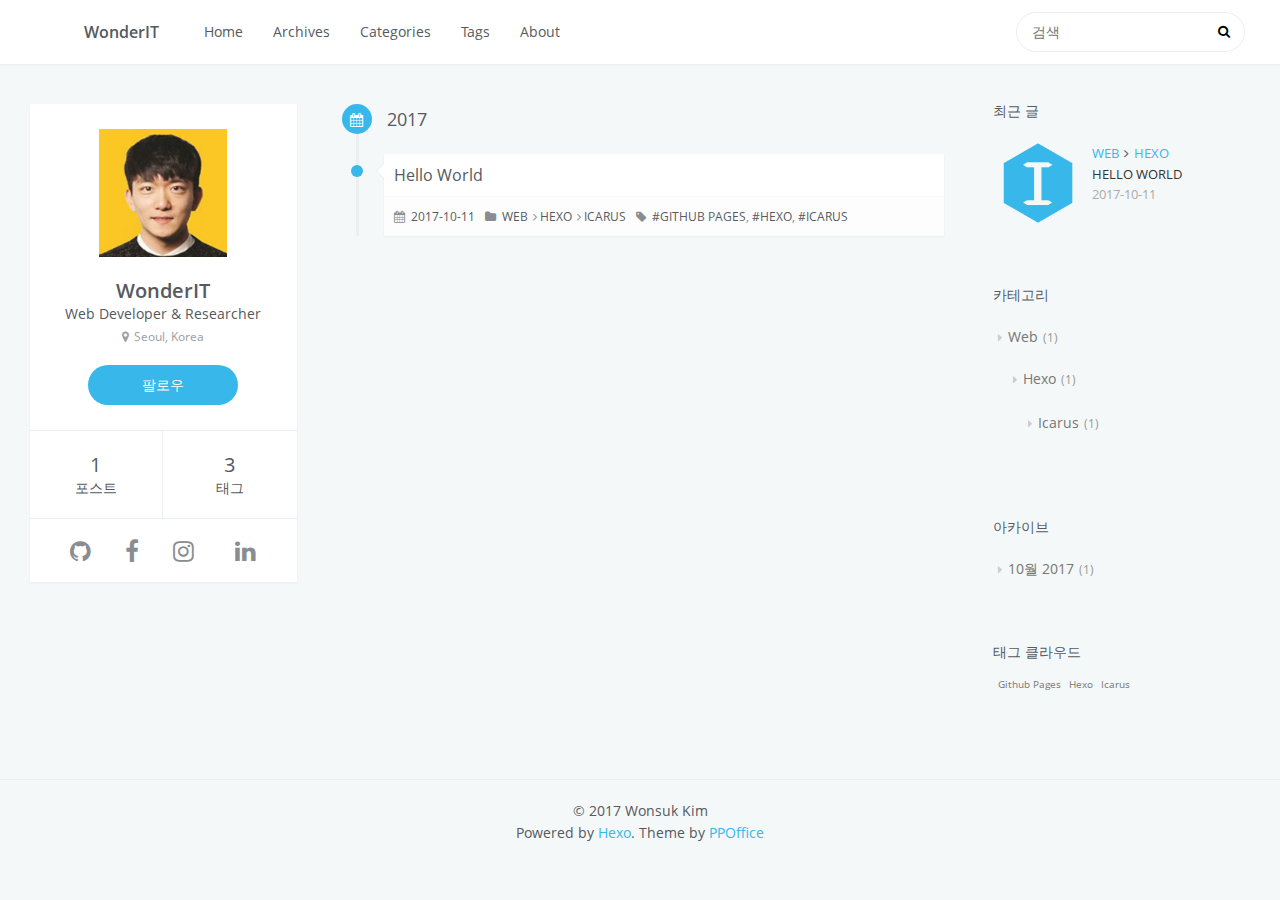
==== commit ca09aef8: "Site updated: 2017-10-11 19:52:57" ====
--- a/archives/index.html
+++ b/archives/index.html
@@ -158,7 +158,7 @@
                 <span>포스트</span>
             </div>
             <div class="article-info-block">
-                0
+                3
                 <span>태그</span>
             </div>
         </div>
@@ -222,13 +222,23 @@
     <div class="article-date">
         <i class="fa fa-calendar"></i>
         <a href="/2017/10/11/hello-world/">
-            <time datetime="2017-10-11T03:37:23.108Z" itemprop="datePublished">2017-10-11</time>
+            <time datetime="2017-10-10T15:00:00.000Z" itemprop="datePublished">2017-10-11</time>
         </a>
     </div>
 
 
                     
-                    
+    <div class="article-category">
+    	<i class="fa fa-folder"></i>
+        <a class="article-category-link" href="/categories/Web/">Web</a><i class="fa fa-angle-right"></i><a class="article-category-link" href="/categories/Web/Hexo/">Hexo</a><i class="fa fa-angle-right"></i><a class="article-category-link" href="/categories/Web/Hexo/Icarus/">Icarus</a>
+    </div>
+
+                    
+    <div class="article-tag">
+        <i class="fa fa-tag"></i>
+        <a class="tag-link" href="/tags/Github-Pages/">Github Pages</a>, <a class="tag-link" href="/tags/Hexo/">Hexo</a>, <a class="tag-link" href="/tags/Icarus/">Icarus</a>
+    </div>
+
                 </div>
             </div>
         </div>
@@ -251,16 +261,16 @@
                             <a href="/2017/10/11/hello-world/" class="thumbnail">
     
     
-        <span class="thumbnail-image thumbnail-none"></span>
+        <span style="background-image:url(/images/logo_icarus.png)" alt="Hello World" class="thumbnail-image"></span>
     
 </a>
 
                         </div>
                         
                         <div class="item-inner">
-                            <p class="item-category"></p>
+                            <p class="item-category"><a class="article-category-link" href="/categories/Web/">Web</a><i class="fa fa-angle-right"></i><a class="article-category-link" href="/categories/Web/Hexo/">Hexo</a></p>
                             <p class="item-title"><a href="/2017/10/11/hello-world/" class="title">Hello World</a></p>
-                            <p class="item-date"><time datetime="2017-10-11T03:37:23.108Z" itemprop="datePublished">2017-10-11</time></p>
+                            <p class="item-date"><time datetime="2017-10-10T15:00:00.000Z" itemprop="datePublished">2017-10-11</time></p>
                         </div>
                     </li>
                 
@@ -270,6 +280,13 @@
 
     
         
+    <div class="widget-wrap">
+        <h3 class="widget-title">카테고리</h3>
+        <div class="widget">
+            <ul class="category-list"><li class="category-list-item"><a class="category-list-link" href="/categories/Web/">Web</a><span class="category-list-count">1</span><ul class="category-list-child"><li class="category-list-item"><a class="category-list-link" href="/categories/Web/Hexo/">Hexo</a><span class="category-list-count">1</span><ul class="category-list-child"><li class="category-list-item"><a class="category-list-link" href="/categories/Web/Hexo/Icarus/">Icarus</a><span class="category-list-count">1</span></li></ul></li></ul></li></ul>
+        </div>
+    </div>
+
     
         
     <div class="widget-wrap">
@@ -281,23 +298,12 @@
 
     
         
-    
-        
-    
-        
-    <div class="widget-wrap widget-list">
-        <h3 class="widget-title">링크</h3>
-        <div class="widget">
-            <ul>
-                
-                    <li>
-                        <a href="http://hexo.io">Hexo</a>
-                    </li>
-                
-            </ul>
-        </div>
-    </div>
-
+    <div class="widget-wrap">
+        <h3 class="widget-title">태그 클라우드</h3>
+        <div class="widget tagcloud">
+            <a href="/tags/Github-Pages/" style="font-size: 10px;">Github Pages</a> <a href="/tags/Hexo/" style="font-size: 10px;">Hexo</a> <a href="/tags/Icarus/" style="font-size: 10px;">Icarus</a>
+        </div>
+    </div>
 
     
     <div id="toTop" class="fa fa-angle-up"></div>
--- a/css/style.css
+++ b/css/style.css
@@ -170,7 +170,7 @@
   width: 40px;
   height: 40px;
   background-repeat: no-repeat;
-  background-image: url("images/wonderit.png");
+  background-image: url("images/logo_wonderit.png");
   -webkit-background-size: 40px 40px;
   -moz-background-size: 40px 40px;
   background-size: 40px 40px;
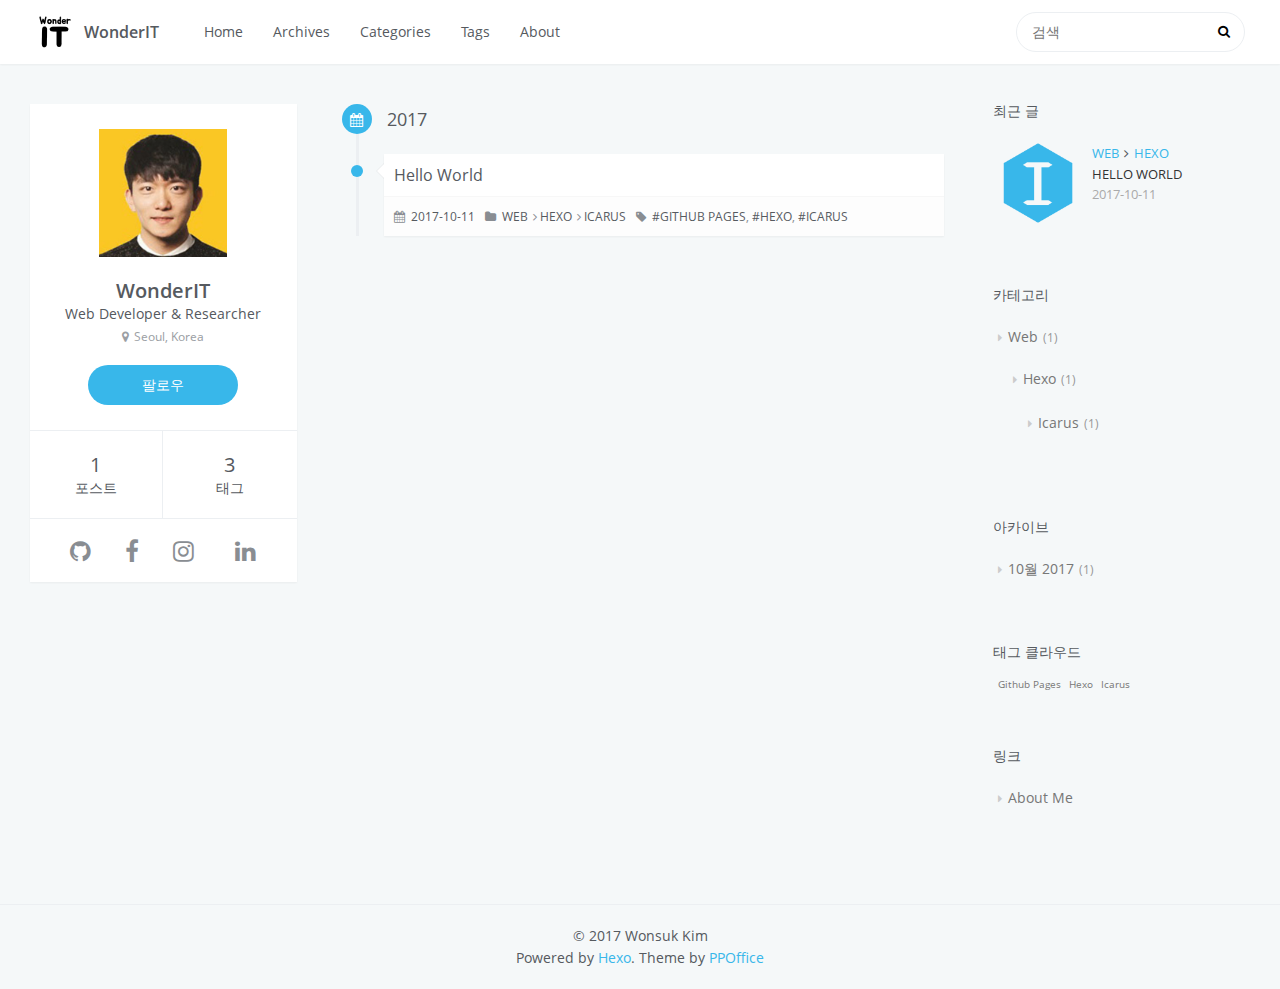
==== commit 718627fc: "Site updated: 2017-10-12 11:52:11" ====
--- a/archives/index.html
+++ b/archives/index.html
@@ -1,10 +1,10 @@
 <!DOCTYPE html>
-<html lang=ko>
+<html lang="ko">
 <head>
     <meta charset="utf-8">
     
     <title>아카이브 | WonderIT</title>
-    <meta name="viewport" content="width=device-width, initial-scale=1, maximum-scale=1" />
+    <meta name="viewport" content="width=device-width, initial-scale=1, maximum-scale=1">
     <meta property="og:type" content="website">
 <meta property="og:title" content="WonderIT">
 <meta property="og:url" content="http://wonderit.github.io/archives/index.html">
@@ -17,7 +17,7 @@
     
 
     
-        <link rel="icon" href="/css/images/favicon.ico" />
+        <link rel="icon" href="/css/images/favicon.ico">
     
 
     <link rel="stylesheet" href="/libs/font-awesome/css/font-awesome.min.css">
@@ -40,7 +40,7 @@
 
 
 </head>
-
+</html>
 <body>
     <div id="container">
         <header id="header">
@@ -68,7 +68,7 @@
                 <nav id="sub-nav">
                     <div class="profile" id="profile-nav">
                         <a id="profile-anchor" href="javascript:;">
-                            <img class="avatar" src="/css/images/wonderit_circle.png" />
+                            <img class="avatar" src="/css/images/wonderit_circle.png">
                             <i class="fa fa-caret-down"></i>
                         </a>
                     </div>
@@ -77,14 +77,14 @@
             <div id="search-form-wrap">
 
     <form class="search-form">
-        <input type="text" class="ins-search-input search-form-input" placeholder="검색" />
+        <input type="text" class="ins-search-input search-form-input" placeholder="검색">
         <button type="submit" class="search-form-submit"></button>
     </form>
     <div class="ins-search">
     <div class="ins-search-mask"></div>
     <div class="ins-search-container">
         <div class="ins-input-wrapper">
-            <input type="text" class="ins-search-input" placeholder="Type something..." />
+            <input type="text" class="ins-search-input" placeholder="Type something...">
             <span class="ins-close ins-selectable"><i class="fa fa-times-circle"></i></span>
         </div>
         <div class="ins-section-wrapper">
@@ -130,7 +130,7 @@
                 <td>
                     
     <div class="search-form">
-        <input type="text" class="ins-search-input search-form-input" placeholder="검색" />
+        <input type="text" class="ins-search-input search-form-input" placeholder="검색">
     </div>
 
                 </td>
@@ -146,11 +146,11 @@
 <aside id="profile">
     <div class="inner profile-inner">
         <div class="base-info profile-block">
-            <img id="avatar" src="/css/images/wonderit_circle.png" />
+            <img id="avatar" src="/css/images/wonderit_circle.png">
             <h2 id="name">WonderIT</h2>
             <h3 id="title">Web Developer &amp; Researcher</h3>
             <span id="location"><i class="fa fa-map-marker"></i>Seoul, Korea</span>
-            <a id="follow" target="_blank" href="https://github.com/wonderit/">팔로우</a>
+            <a id="follow" target="_blank" href="https://github.com/wonderit/" rel="external nofollow noopener noreferrer">팔로우</a>
         </div>
         <div class="article-info profile-block">
             <div class="article-info-block">
@@ -169,25 +169,25 @@
                     
                     
                     <td>
-                        <a href="http://github.com/wonderit/" target="_blank" title="github" class=tooltip>
+                        <a href="http://github.com/wonderit/" target="_blank" title="github" class="tooltip" rel="external nofollow noopener noreferrer">
                             <i class="fa fa-github"></i>
                         </a>
                     </td>
                     
                     <td>
-                        <a href="https://www.facebook.com/won425" target="_blank" title="facebook" class=tooltip>
+                        <a href="https://www.facebook.com/won425" target="_blank" title="facebook" class="tooltip" rel="external nofollow noopener noreferrer">
                             <i class="fa fa-facebook"></i>
                         </a>
                     </td>
                     
                     <td>
-                        <a href="https://www.instagram.com/won425" target="_blank" title="instagram" class=tooltip>
+                        <a href="https://www.instagram.com/won425" target="_blank" title="instagram" class="tooltip" rel="external nofollow noopener noreferrer">
                             <i class="fa fa-instagram"></i>
                         </a>
                     </td>
                     
                     <td>
-                        <a href="https://www.linkedin.com/in/wonsuk-kim-019104b9" target="_blank" title="linkedin" class=tooltip>
+                        <a href="https://www.linkedin.com/in/wonsuk-kim-019104b9" target="_blank" title="linkedin" class="tooltip" rel="external nofollow noopener noreferrer">
                             <i class="fa fa-linkedin"></i>
                         </a>
                     </td>
@@ -306,6 +306,22 @@
     </div>
 
     
+        
+    <div class="widget-wrap widget-list">
+        <h3 class="widget-title">링크</h3>
+        <div class="widget">
+            <ul>
+                
+                    <li>
+                        <a href="http://www.wonderit.co.kr">About Me</a>
+                    </li>
+                
+            </ul>
+        </div>
+    </div>
+
+
+    
     <div id="toTop" class="fa fa-angle-up"></div>
 </aside>
 
@@ -315,7 +331,7 @@
     <div class="outer">
         <div id="footer-info" class="inner">
             &copy; 2017 Wonsuk Kim<br>
-            Powered by <a href="http://hexo.io/" target="_blank">Hexo</a>. Theme by <a href="http://github.com/ppoffice">PPOffice</a>
+            Powered by <a href="http://hexo.io/" target="_blank" rel="external nofollow noopener noreferrer">Hexo</a>. Theme by <a href="http://github.com/ppoffice" rel="external nofollow noopener noreferrer" target="_blank">PPOffice</a>
         </div>
     </div>
 </footer>
@@ -360,4 +376,3 @@
 
     </div>
 </body>
-</html>